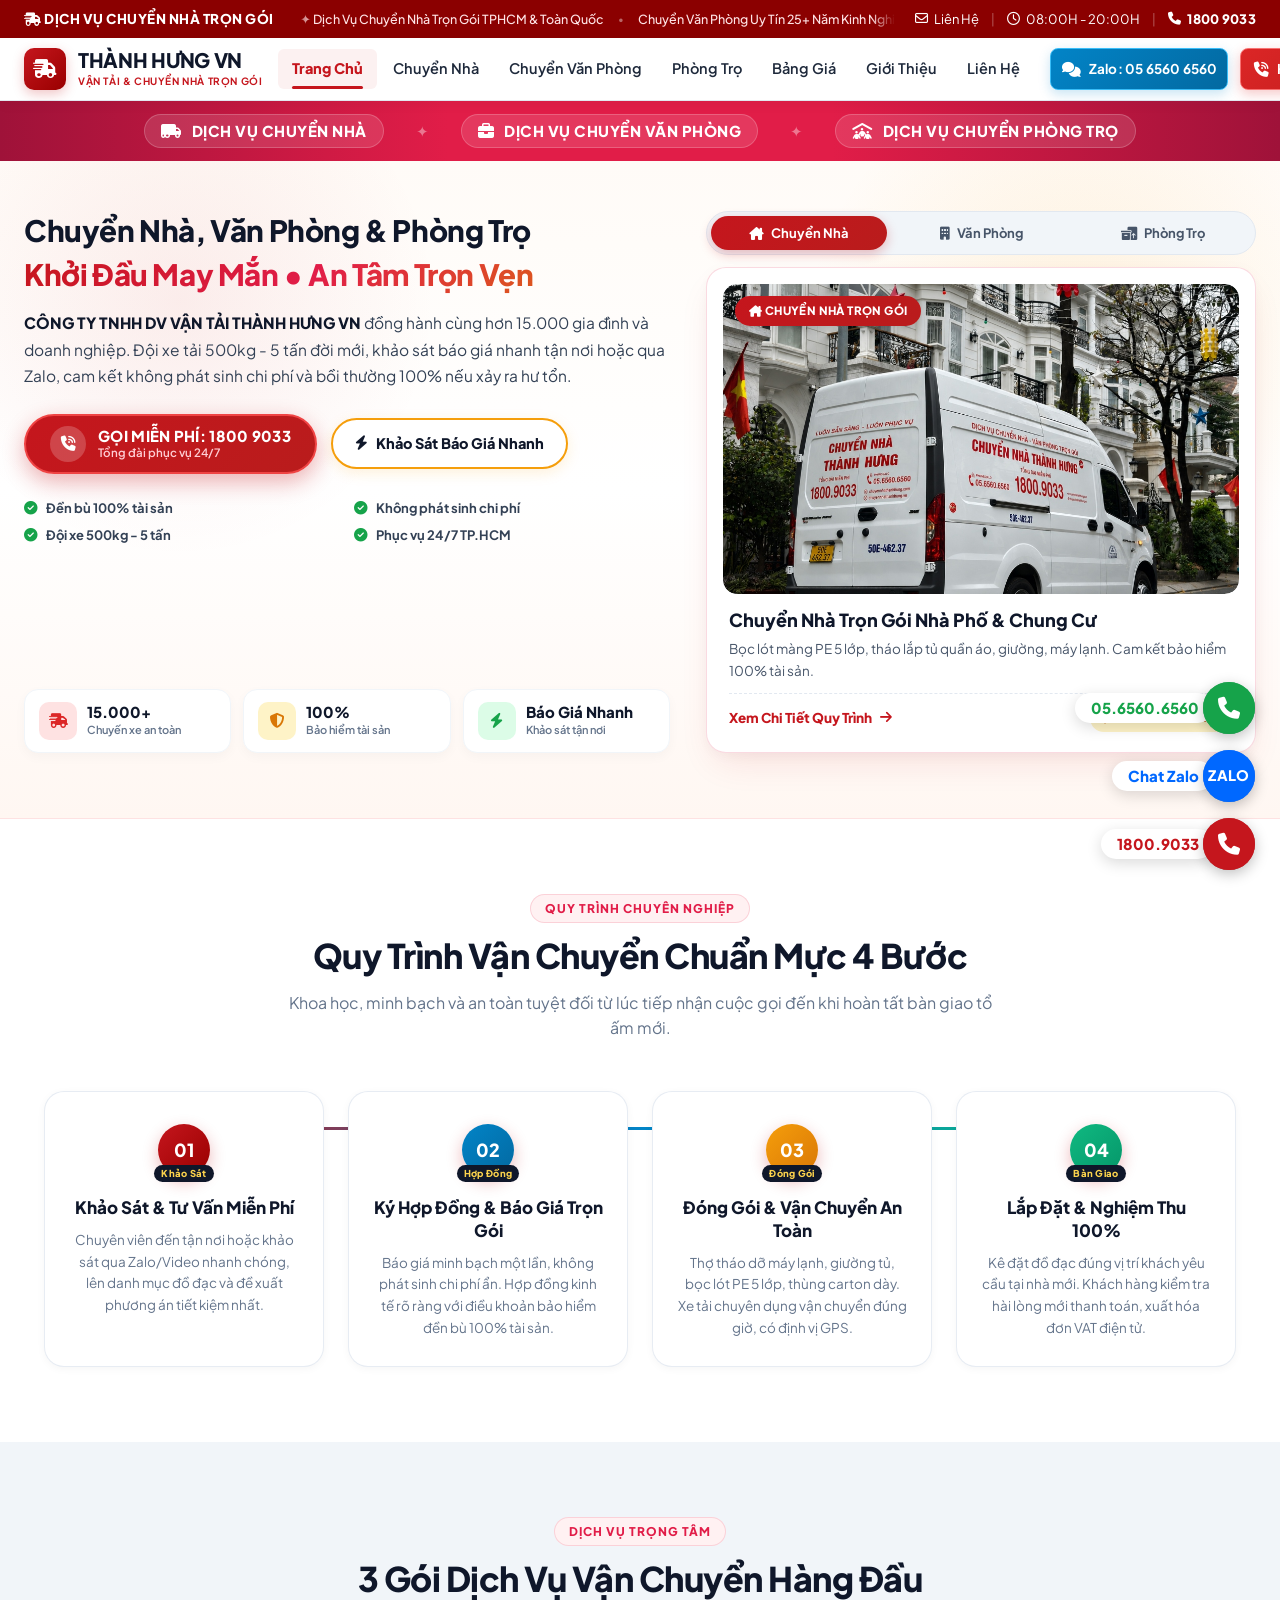
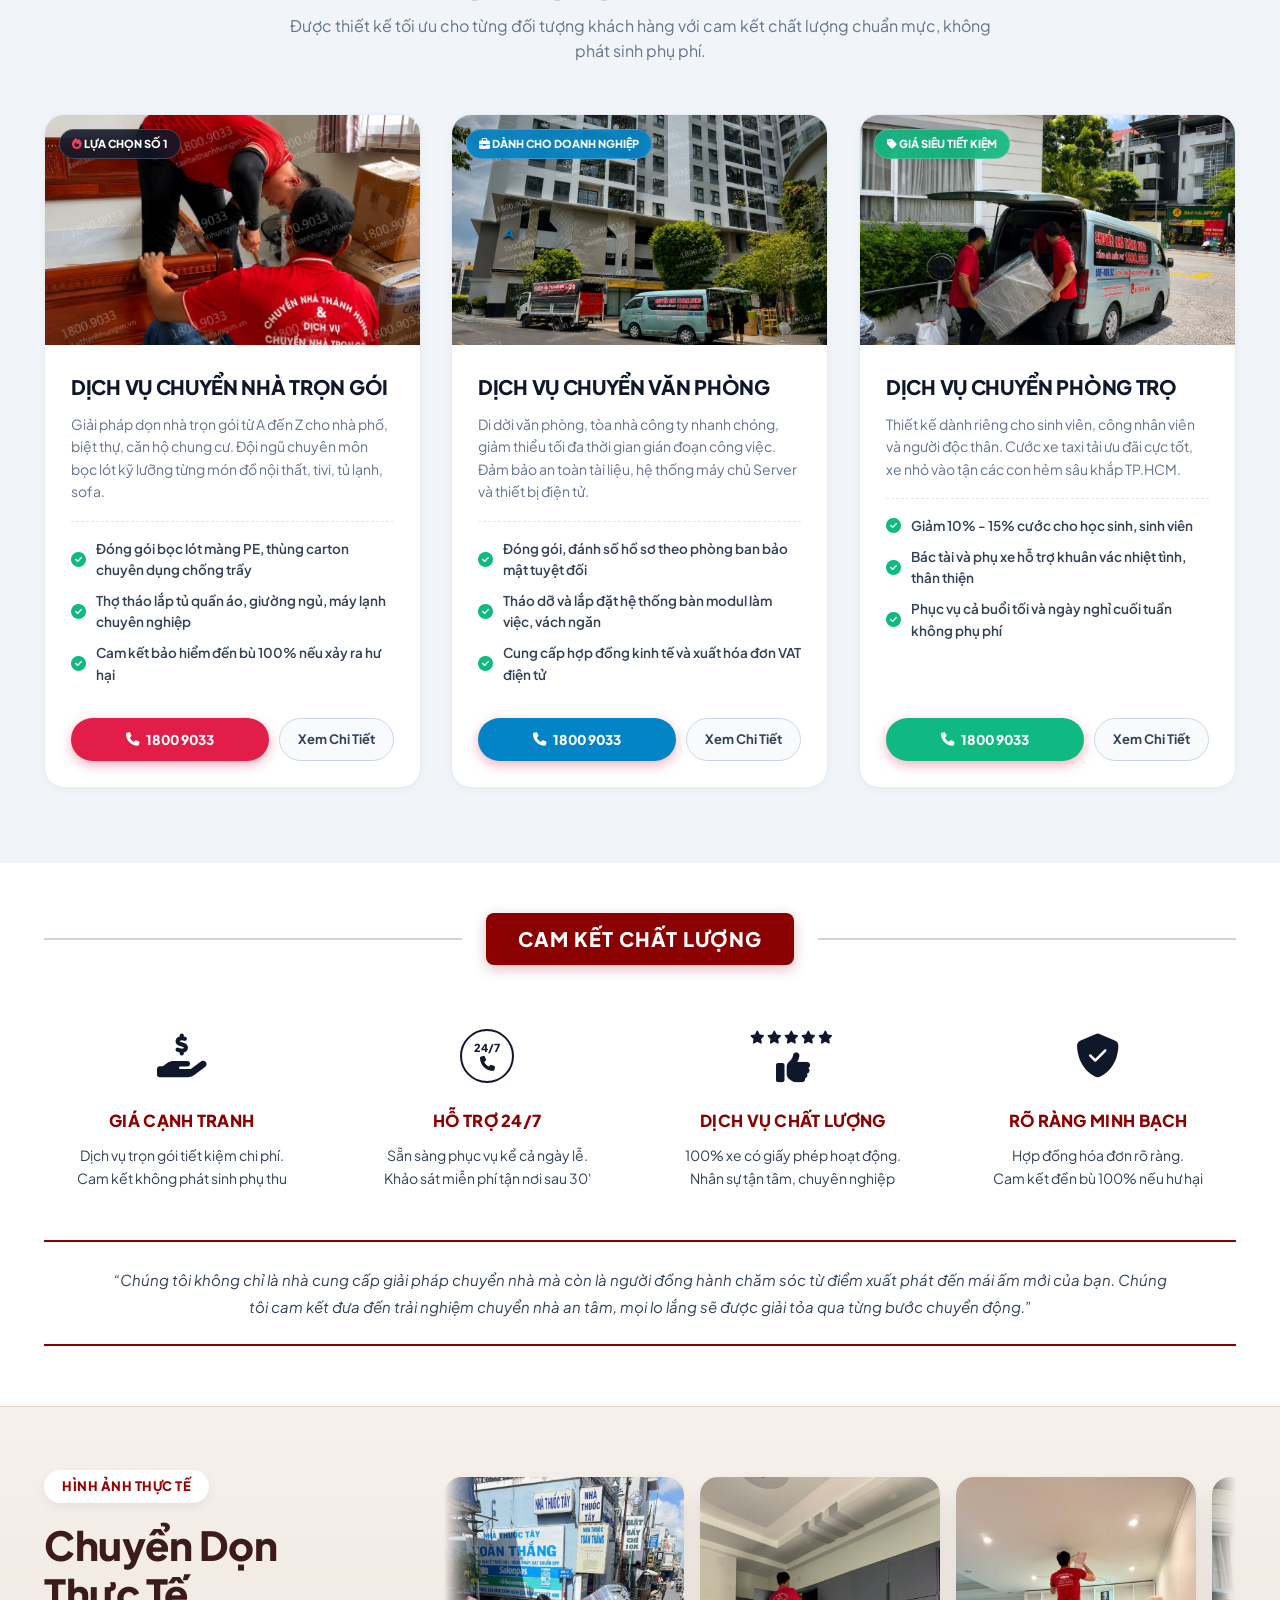
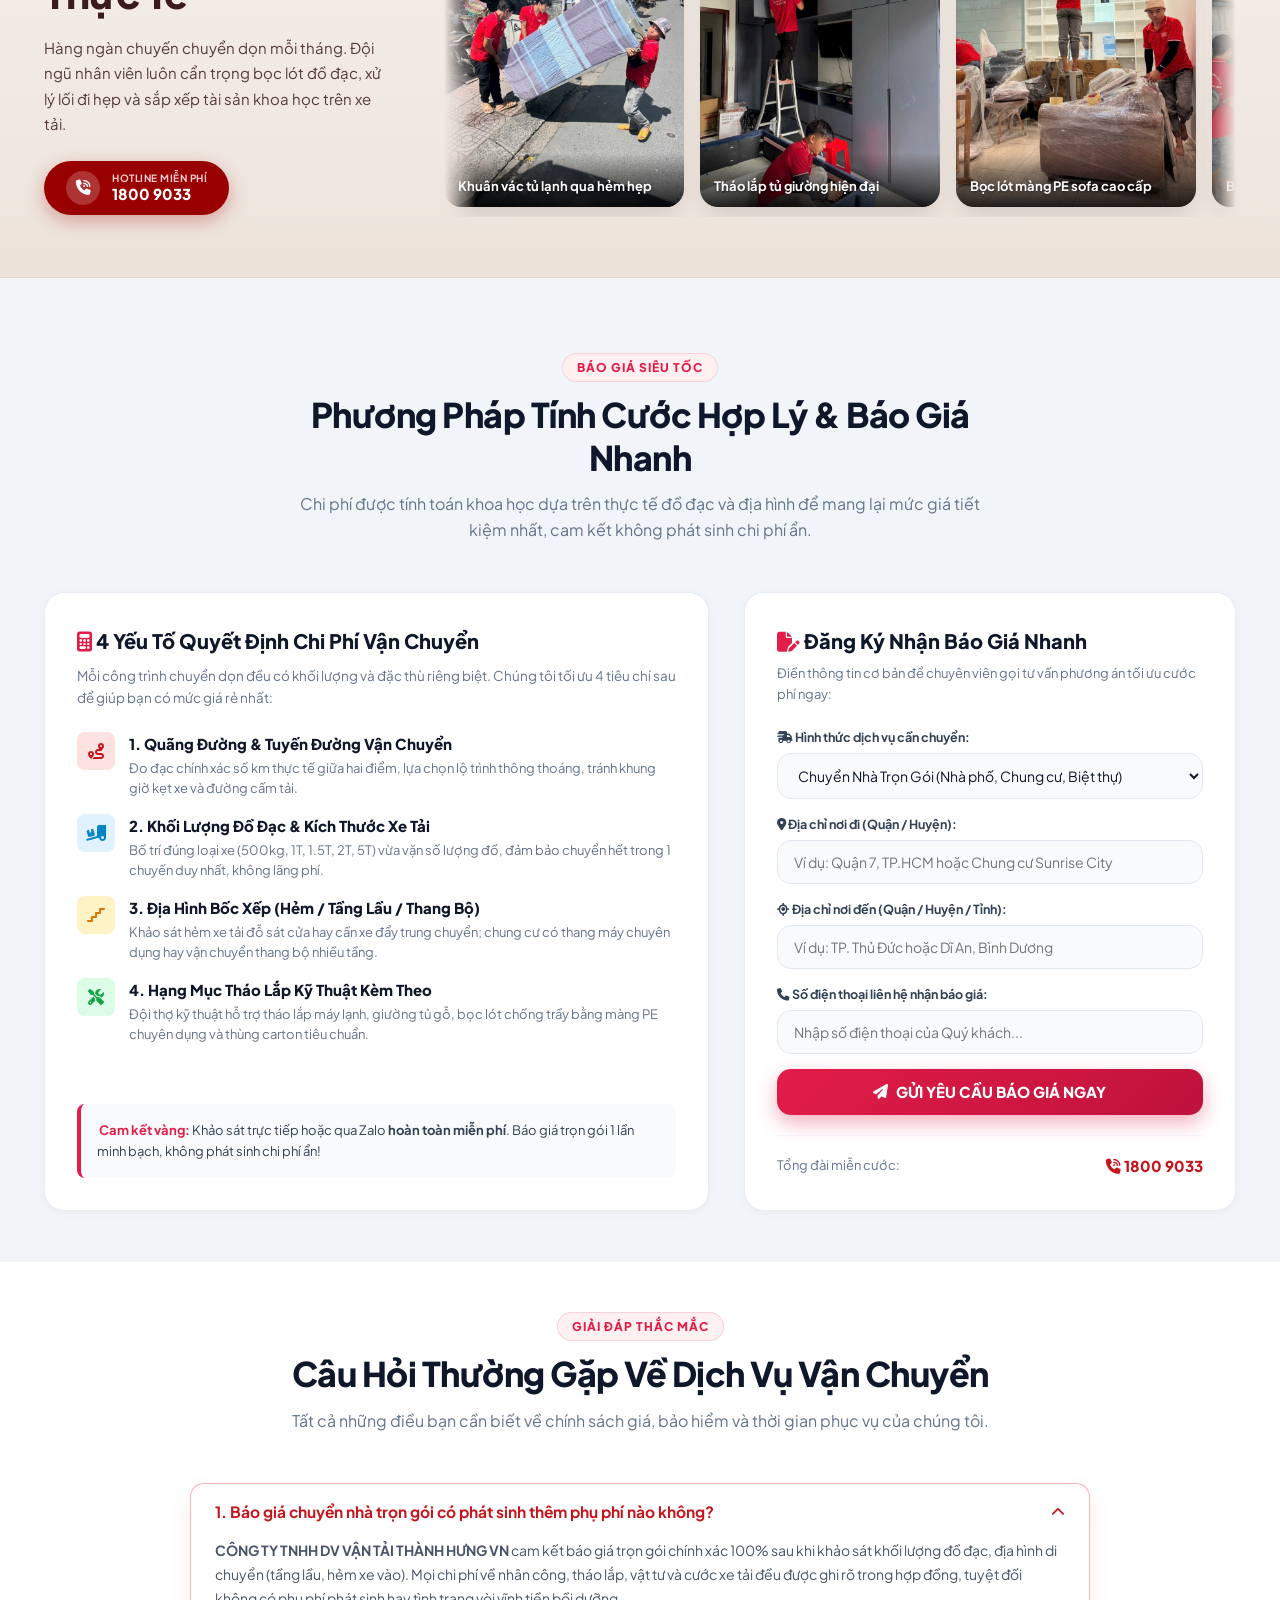
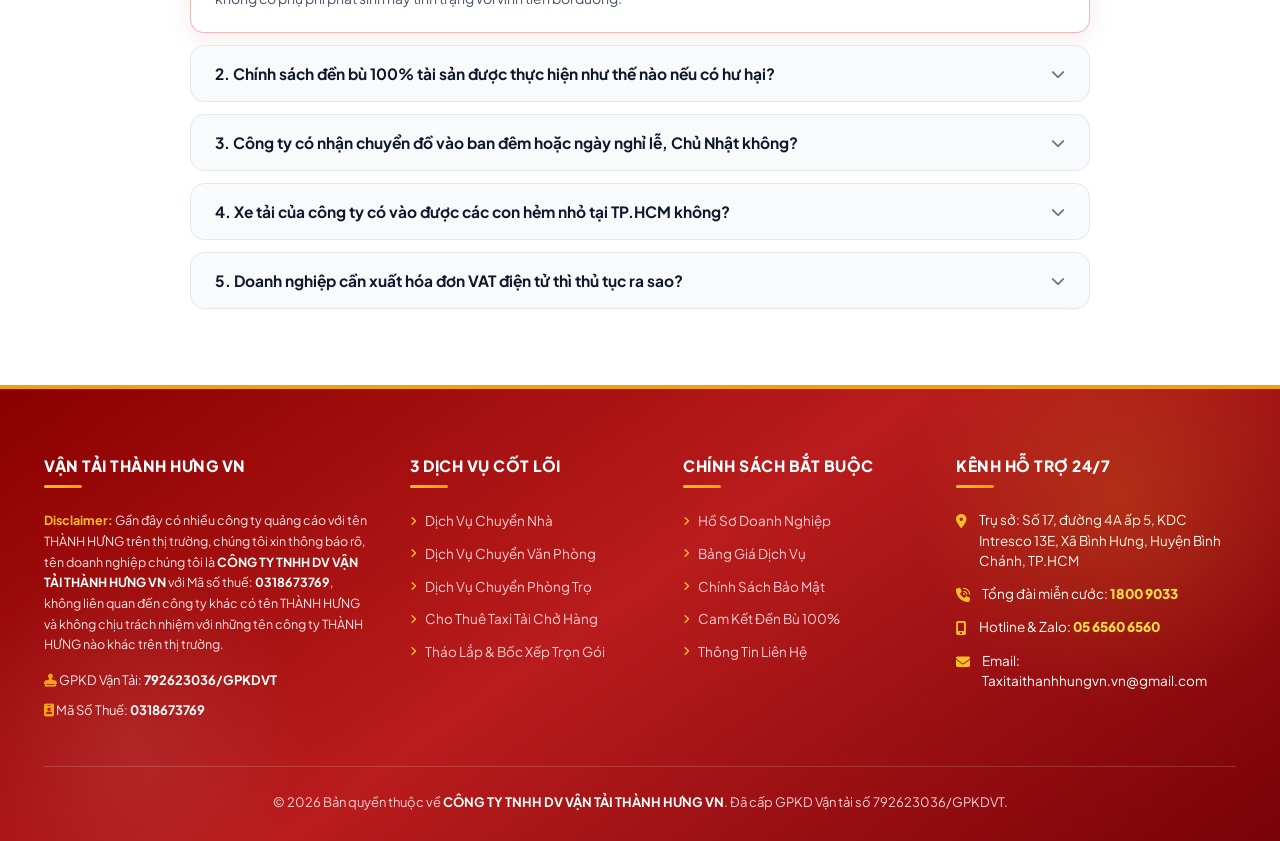
==== index.html @ e78a1cb0 "first commit" ====
<!DOCTYPE html>
<html lang="vi">
<head>
  <meta charset="UTF-8">
  <meta name="viewport" content="width=device-width, initial-scale=1.0">
  <title>Dịch Vụ Chuyển Nhà Trọn Gói TPHCM Giá Rẻ, Uy Tín 24/7 | Báo Giá Nhanh</title>
  <meta name="description" content="Dịch vụ chuyển nhà trọn gói giá rẻ, uy tín hàng đầu TP.HCM. Đội xe taxi tải hiện đại, thợ tháo lắp chuyên nghiệp, cam kết đền bù 100%, phục vụ 24/7. Gọi ngay 1800 9033!">
  <meta name="keywords" content="chuyển nhà trọn gói, chuyển nhà tphcm, dịch vụ chuyển nhà, chuyển nhà giá rẻ, dọn nhà trọn gói tphcm, chuyển văn phòng trọn gói, thuê xe tải chuyển nhà">
    <!-- FAVICON TAB TRÌNH DUYỆT (LOGO NHỎ TRÊN THANH TAB) -->
  <link rel="icon" type="image/svg+xml" href="assets/img/favicon.svg">
  <link rel="icon" type="image/png" sizes="64x64" href="assets/img/favicon.png">
  <link rel="apple-touch-icon" href="assets/img/favicon.png">
  <link rel="shortcut icon" href="favicon.ico">
  <link rel="canonical" href="https://taxitaithanhhungvn.vn/">
  
  <!-- Google Fonts: Plus Jakarta Sans & FontAwesome Icons -->
  <link rel="preconnect" href="https://fonts.googleapis.com">
  <link rel="preconnect" href="https://fonts.gstatic.com" crossorigin>
  <link href="https://fonts.googleapis.com/css2?family=Plus+Jakarta+Sans:wght@400;500;600;700;800;900&display=swap" rel="stylesheet">
  <link rel="stylesheet" href="https://cdnjs.cloudflare.com/ajax/libs/font-awesome/6.4.0/css/all.min.css">
  <link rel="stylesheet" href="assets/css/style.css?v=20261021t">

  <!-- Schema.org for Google Ads & Search Engine Trust -->
  <script type="application/ld+json">
  {
    "@context": "https://schema.org",
    "@type": "MovingCompany",
    "name": "CÔNG TY TNHH DV VẬN TẢI THÀNH HƯNG VN",
    "image": "https://taxitaithanhhungvn.vn/assets/img/xe-chuyen-nha-biet-thu.jpg",
    "telephone": "18009033",
    "email": "Taxitaithanhhungvn.vn@gmail.com",
    "address": {
      "@type": "PostalAddress",
      "streetAddress": "Số 17, đường 4A ấp 5, KDC Intresco 13E, Xã Bình Hưng",
      "addressLocality": "Huyện Bình Chánh",
      "addressRegion": "Thành phố Hồ Chí Minh",
      "addressCountry": "VN"
    },
    "taxID": "0318673769",
    "priceRange": "300000 - 5000000 VND"
  }
  </script>
</head>
<body>

  <!-- 1. TOPBAR ĐỎ DOANH NGHIỆP & CHỮ CHẠY QUẢNG CÁO CHUẨN GOOGLE ADS & SEO -->
  <div class="topbar">
    <div class="container">
      <div class="topbar-wrapper">
        <div class="topbar-left">
          <span class="topbar-brand-tag">
            <i class="fa-solid fa-truck-fast"></i> DỊCH VỤ CHUYỂN NHÀ TRỌN GÓI
          </span>
          <div class="topbar-ticker-container" title="Thông tin dịch vụ">
            <div class="topbar-ticker-track">
              <span>✦ Dịch Vụ Chuyển Nhà Trọn Gói TPHCM &amp; Toàn Quốc</span>
              <span class="sep">•</span>
              <span>Chuyển Văn Phòng Uy Tín 25+ Năm Kinh Nghiệm</span>
              <span class="sep">•</span>
              <span>Báo Giá Nhanh</span>
              <span class="sep">•</span>
              <span>Cam Kết Bảo Hiểm &amp; Đền Bù 100% Giá Trị Tài Sản</span>
              <span class="sep">•</span>
              <span>Phục Vụ 24/7 Cả Ban Đêm &amp; Ngày Lễ Không Tăng Giá</span>
              <span class="sep">•</span>
              <span>Tổng Đài Miễn Cước: 1800 9033</span>
              <span class="sep">•</span>
              <!-- Lặp lại để chạy vô tận mượt mà -->
              <span>✦ Dịch Vụ Chuyển Nhà Trọn Gói TPHCM &amp; Toàn Quốc</span>
              <span class="sep">•</span>
              <span>Chuyển Văn Phòng Uy Tín 25+ Năm Kinh Nghiệm</span>
              <span class="sep">•</span>
              <span>Báo Giá Nhanh</span>
              <span class="sep">•</span>
              <span>Cam Kết Bảo Hiểm &amp; Đền Bù 100% Giá Trị Tài Sản</span>
              <span class="sep">•</span>
              <span>Phục Vụ 24/7 Cả Ban Đêm &amp; Ngày Lễ Không Tăng Giá</span>
              <span class="sep">•</span>
              <span>Tổng Đài Miễn Cước: 1800 9033</span>
              <span class="sep">•</span>
            </div>
          </div>
        </div>
        <div class="topbar-right-contacts">
          <a href="lien-he.html" class="topbar-link"><i class="fa-regular fa-envelope"></i> Liên Hệ</a>
          <span class="topbar-divider">|</span>
          <span class="topbar-clock"><i class="fa-regular fa-clock"></i> 08:00H - 20:00H</span>
          <span class="topbar-divider">|</span>
          <a href="tel:18009033" class="topbar-phone"><i class="fa-solid fa-phone"></i> 1800 9033</a>
        </div>
      </div>
    </div>
  </div>

  <!-- 2. MODERN FLOATING HEADER WITH BALANCED BUTTONS -->
  <header class="main-header">
    <div class="container">
      <div class="header-container">
        <!-- BRAND LOGO -->
        <a href="index.html" class="brand-logo">
          <div class="logo-emblem">
            <i class="fa-solid fa-truck-fast"></i>
          </div>
          <div class="logo-text-group">
            <span class="logo-main-text">THÀNH HƯNG VN</span>
            <span class="logo-sub-text">VẬN TẢI & CHUYỂN NHÀ TRỌN GÓI</span>
          </div>
        </a>

        <!-- MODERN CORPORATE NAVIGATION MENU -->
        <nav class="nav-pill-wrapper">
          <a href="index.html" class="nav-link active">Trang Chủ</a>
          <a href="dich-vu-chuyen-nha.html" class="nav-link">Chuyển Nhà</a>
          <a href="dich-vu-chuyen-van-phong.html" class="nav-link">Chuyển Văn Phòng</a>
          <a href="dich-vu-chuyen-phong-tro.html" class="nav-link">Phòng Trọ</a>
          <a href="bang-gia.html" class="nav-link">Bảng Giá</a>
          <a href="gioi-thieu.html" class="nav-link">Giới Thiệu</a>
          <a href="lien-he.html" class="nav-link">Liên Hệ</a>
        </nav>

        <!-- BALANCED DUAL ACTION BUTTONS (ĐỐI XỨNG HOÀN HẢO 100%) -->
        <div class="header-actions">
          <a href="https://zalo.me/0565606560" target="_blank" class="btn-zalo-pill" title="Chat Zalo Khảo Sát Báo Giá">
            <i class="fa-solid fa-comments"></i> <span>Zalo: 05 6560 6560</span>
          </a>
          <a href="tel:18009033" class="btn-hotline-pill" title="Tổng Đài Miễn Cước 24/7">
            <i class="fa-solid fa-phone-volume"></i> <span>Hotline: 1800 9033</span>
          </a>
        </div>

        <!-- MOBILE TOGGLE BUTTON -->
        <button class="mobile-nav-toggle" aria-label="Mở Menu">
          <i class="fa-solid fa-bars-staggered"></i>
        </button>
      </div>
    </div>
  </header>

  <!-- 3. SERVICES RIBBON BAR -->
  <div class="services-ribbon-bar">
    <div class="container">
      <div class="services-ribbon-content">
        <a href="dich-vu-chuyen-nha.html" class="ribbon-item">
          <i class="fa-solid fa-truck-moving"></i> DỊCH VỤ CHUYỂN NHÀ
        </a>
        <span class="ribbon-divider">✦</span>
        <a href="dich-vu-chuyen-van-phong.html" class="ribbon-item">
          <i class="fa-solid fa-briefcase"></i> DỊCH VỤ CHUYỂN VĂN PHÒNG
        </a>
        <span class="ribbon-divider">✦</span>
        <a href="dich-vu-chuyen-phong-tro.html" class="ribbon-item">
          <i class="fa-solid fa-people-roof"></i> DỊCH VỤ CHUYỂN PHÒNG TRỌ
        </a>
      </div>
    </div>
  </div>

  <!-- 4. KEYNOTE PRESENTATION HERO SECTION (LUCKY & AUSPICIOUS THEME) -->
  <section class="modern-hero hero-lucky-theme">
    <div class="container">
      <div class="hero-layout">
        <!-- CỘT TRÁI: THÔNG ĐIỆP TƯƠI TẮN, MAY MẮN, RÕ RÀNG -->
        <div class="hero-left-col reveal-item">
          <div>
            <h1 class="hero-headline">
              <span class="hero-headline-main">Chuyển Nhà, Văn Phòng &amp; Phòng Trọ</span>
              <span class="hero-lucky-gradient">Khởi Đầu May Mắn • An Tâm Trọn Vẹn</span>
            </h1>

            <p class="hero-subhead">
              <strong>CÔNG TY TNHH DV VẬN TẢI THÀNH HƯNG VN</strong> đồng hành cùng hơn 15.000 gia đình và doanh nghiệp. Đội xe tải 500kg - 5 tấn đời mới, khảo sát báo giá nhanh tận nơi hoặc qua Zalo, cam kết không phát sinh chi phí và bồi thường 100% nếu xảy ra hư tổn.
            </p>

            <!-- NÚT HÀNH ĐỘNG GỌN GÀNG, KHÔNG CHỒNG CHÉO -->
            <div class="hero-action-group">
              <a href="tel:18009033" class="btn-hero-lucky-call">
                <span class="btn-pulse-icon"><i class="fa-solid fa-phone-volume"></i></span>
                <span class="btn-text-wrap">
                  <strong>GỌI MIỄN PHÍ: 1800 9033</strong>
                  <small>Tổng đài phục vụ 24/7</small>
                </span>
              </a>
              <a href="https://zalo.me/0565606560" target="_blank" class="btn-hero-lucky-quote">
                <i class="fa-solid fa-bolt"></i>
                <span>Khảo Sát Báo Giá Nhanh</span>
              </a>
            </div>

            <!-- 4 CAM KẾT VÀNG GIÚP 2 CỘT CÂN ĐỐI HOÀN HẢO -->
            <div class="hero-trust-bullets">
              <div class="trust-bullet-item"><i class="fa-solid fa-circle-check"></i> Đền bù 100% tài sản</div>
              <div class="trust-bullet-item"><i class="fa-solid fa-circle-check"></i> Không phát sinh chi phí</div>
              <div class="trust-bullet-item"><i class="fa-solid fa-circle-check"></i> Đội xe 500kg - 5 tấn</div>
              <div class="trust-bullet-item"><i class="fa-solid fa-circle-check"></i> Phục vụ 24/7 TP.HCM</div>
            </div>
          </div>

          <!-- 3 CAM KẾT CHÍNH (CĂN ĐÁY PHẲNG ĐẸP BẰNG CỘT PHẢI) -->
          <div class="hero-lucky-stats">
            <div class="lucky-stat-item">
              <div class="lucky-stat-icon red"><i class="fa-solid fa-truck-fast"></i></div>
              <div class="lucky-stat-info">
                <strong>15.000+</strong>
                <span>Chuyến xe an toàn</span>
              </div>
            </div>
            <div class="lucky-stat-item">
              <div class="lucky-stat-icon gold"><i class="fa-solid fa-shield-halved"></i></div>
              <div class="lucky-stat-info">
                <strong>100%</strong>
                <span>Bảo hiểm tài sản</span>
              </div>
            </div>
            <div class="lucky-stat-item">
              <div class="lucky-stat-icon green"><i class="fa-solid fa-bolt"></i></div>
              <div class="lucky-stat-info">
                <strong>Báo Giá Nhanh</strong>
                <span>Khảo sát tận nơi</span>
              </div>
            </div>
          </div>
        </div>

        <!-- CỘT PHẢI: KHUNG SHOWCASE VỚI ẢNH ĐỦ KÍCH THƯỚC THẤY TOÀN BỘ ẢNH -->
        <div class="hero-right-col reveal-item reveal-delay-2">
          <div class="hero-showcase-container">
            <!-- TABS CHỌN DỊCH VỤ ĐẶT TRÊN ĐẦU CARD GỌN GÀNG -->
            <div class="hero-tabs-segmented">
              <button class="hero-pres-tab-btn active" data-target="chuyen-nha">
                <i class="fa-solid fa-house-chimney"></i> Chuyển Nhà
              </button>
              <button class="hero-pres-tab-btn" data-target="chuyen-van-phong">
                <i class="fa-solid fa-building"></i> Văn Phòng
              </button>
              <button class="hero-pres-tab-btn" data-target="phong-tro">
                <i class="fa-solid fa-boxes-packing"></i> Phòng Trọ
              </button>
            </div>

            <!-- CARD TRÌNH DIỄN SÁNG SỦA, ẢNH ĐỦ TỈ LỆ 100% KHÔNG BỊ CẮT -->
            <div id="heroShowcaseCard" class="hero-dynamic-card">
              <div class="hero-image-stage">
                <img src="assets/img/xe-chuyen-van-phong-trang.jpg" alt="Dịch Vụ Chuyển Nhà Trọn Gói Thành Hưng VN" class="hero-main-photo">
                <div class="hero-card-tag lucky-tag">
                  <i class="fa-solid fa-house-chimney"></i> Chuyển Nhà Trọn Gói
                </div>
              </div>
              <div class="hero-card-content">
                <div class="hero-card-title">Chuyển Nhà Trọn Gói Nhà Phố &amp; Chung Cư</div>
                <p class="hero-card-desc">Bọc lót màng PE 5 lớp, tháo lắp tủ quần áo, giường, máy lạnh. Cam kết bảo hiểm 100% tài sản.</p>
                <div class="hero-card-footer">
                  <a href="dich-vu-chuyen-nha.html" class="hero-card-link">
                    <span>Xem Chi Tiết Quy Trình</span>
                    <i class="fa-solid fa-arrow-right"></i>
                  </a>
                  <span class="hero-card-highlight">
                    <i class="fa-solid fa-bolt"></i> Khảo Sát Miễn Phí
                  </span>
                </div>
              </div>
            </div>
          </div>
        </div>
      </div>
    </div>
  </section>

  <!-- 5. PRESENTATION 4-STEP MOVING PROCESS TIMELINE -->
  <section class="section" style="background: #ffffff;">
    <div class="container">
      <div class="section-title-wrapper reveal-item">
        <span class="badge-pill-tag">Quy Trình Chuyên Nghiệp</span>
        <h2 class="section-main-heading">Quy Trình Vận Chuyển Chuẩn Mực 4 Bước</h2>
        <p class="section-lead-text">Khoa học, minh bạch và an toàn tuyệt đối từ lúc tiếp nhận cuộc gọi đến khi hoàn tất bàn giao tổ ấm mới.</p>
      </div>

      <div class="presentation-process-wrapper">
        <div class="process-timeline-track">
          <!-- BƯỚC 1 -->
          <div class="process-slide-card reveal-item reveal-delay-1">
            <div class="process-step-badge">
              01
              <span class="process-step-time">Khảo Sát</span>
            </div>
            <div class="process-step-title">Khảo Sát & Tư Vấn Miễn Phí</div>
            <div class="process-step-desc">
              Chuyên viên đến tận nơi hoặc khảo sát qua Zalo/Video nhanh chóng, lên danh mục đồ đạc và đề xuất phương án tiết kiệm nhất.
            </div>
          </div>

          <!-- BƯỚC 2 -->
          <div class="process-slide-card reveal-item reveal-delay-2">
            <div class="process-step-badge" style="background: linear-gradient(135deg, #0284c7, #0369a1);">
              02
              <span class="process-step-time">Hợp Đồng</span>
            </div>
            <div class="process-step-title">Ký Hợp Đồng & Báo Giá Trọn Gói</div>
            <div class="process-step-desc">
              Báo giá minh bạch một lần, không phát sinh chi phí ẩn. Hợp đồng kinh tế rõ ràng với điều khoản bảo hiểm đền bù 100% tài sản.
            </div>
          </div>

          <!-- BƯỚC 3 -->
          <div class="process-slide-card reveal-item reveal-delay-3">
            <div class="process-step-badge" style="background: linear-gradient(135deg, #f59e0b, #d97706);">
              03
              <span class="process-step-time">Đóng Gói</span>
            </div>
            <div class="process-step-title">Đóng Gói & Vận Chuyển An Toàn</div>
            <div class="process-step-desc">
              Thợ tháo dỡ máy lạnh, giường tủ, bọc lót PE 5 lớp, thùng carton dày. Xe tải chuyên dụng vận chuyển đúng giờ, có định vị GPS.
            </div>
          </div>

          <!-- BƯỚC 4 -->
          <div class="process-slide-card reveal-item reveal-delay-4">
            <div class="process-step-badge" style="background: linear-gradient(135deg, #10b981, #059669);">
              04
              <span class="process-step-time">Bàn Giao</span>
            </div>
            <div class="process-step-title">Lắp Đặt & Nghiệm Thu 100%</div>
            <div class="process-step-desc">
              Kê đặt đồ đạc đúng vị trí khách yêu cầu tại nhà mới. Khách hàng kiểm tra hài lòng mới thanh toán, xuất hóa đơn VAT điện tử.
            </div>
          </div>
        </div>
      </div>
    </div>
  </section>

  <!-- 6. THREE CORE SERVICES LUXURY SECTION -->
  <section class="section section-alt">
    <div class="container">
      <div class="section-title-wrapper reveal-item">
        <span class="badge-pill-tag">Dịch Vụ Trọng Tâm</span>
        <h2 class="section-main-heading">3 Gói Dịch Vụ Vận Chuyển Hàng Đầu</h2>
        <p class="section-lead-text">Được thiết kế tối ưu cho từng đối tượng khách hàng với cam kết chất lượng chuẩn mực, không phát sinh phụ phí.</p>
      </div>

      <div class="services-card-grid">
        <!-- SERVICE CARD 1: CHUYỂN NHÀ -->
        <div class="service-lux-card reveal-item reveal-delay-1">
          <div class="card-media">
            <img src="assets/img/tho-thao-lap-giuong.jpg" alt="Dịch Vụ Chuyển Nhà Trọn Gói Thành Hưng VN">
            <span class="card-floating-badge"><i class="fa-solid fa-fire" style="color: #f43f5e;"></i> Lựa Chọn Số 1</span>
          </div>
          <div class="card-content-area">
            <h3 class="service-headline">DỊCH VỤ CHUYỂN NHÀ TRỌN GÓI</h3>
            <p class="service-paragraph">
              Giải pháp dọn nhà trọn gói từ A đến Z cho nhà phố, biệt thự, căn hộ chung cư. Đội ngũ chuyên môn bọc lót kỹ lưỡng từng món đồ nội thất, tivi, tủ lạnh, sofa.
            </p>
            <ul class="service-feature-checklist">
              <li><i class="fa-solid fa-circle-check"></i> Đóng gói bọc lót màng PE, thùng carton chuyên dụng chống trầy</li>
              <li><i class="fa-solid fa-circle-check"></i> Thợ tháo lắp tủ quần áo, giường ngủ, máy lạnh chuyên nghiệp</li>
              <li><i class="fa-solid fa-circle-check"></i> Cam kết bảo hiểm đền bù 100% nếu xảy ra hư hại</li>
            </ul>
            <div class="card-button-row">
              <a href="tel:18009033" class="btn-primary-call"><i class="fa-solid fa-phone"></i> 1800 9033</a>
              <a href="dich-vu-chuyen-nha.html" class="btn-outline-learn">Xem Chi Tiết</a>
            </div>
          </div>
        </div>

        <!-- SERVICE CARD 2: CHUYỂN VĂN PHÒNG -->
        <div class="service-lux-card reveal-item reveal-delay-2">
          <div class="card-media">
            <img src="assets/img/chuyen-van-phong-toa-nha.jpg" alt="Dịch Vụ Chuyển Văn Phòng Trọn Gói Thành Hưng VN">
            <span class="card-floating-badge" style="background: rgba(2, 132, 199, 0.9);"><i class="fa-solid fa-briefcase"></i> Dành Cho Doanh Nghiệp</span>
          </div>
          <div class="card-content-area">
            <h3 class="service-headline">DỊCH VỤ CHUYỂN VĂN PHÒNG</h3>
            <p class="service-paragraph">
              Di dời văn phòng, tòa nhà công ty nhanh chóng, giảm thiểu tối đa thời gian gián đoạn công việc. Đảm bảo an toàn tài liệu, hệ thống máy chủ Server và thiết bị điện tử.
            </p>
            <ul class="service-feature-checklist">
              <li><i class="fa-solid fa-circle-check"></i> Đóng gói, đánh số hồ sơ theo phòng ban bảo mật tuyệt đối</li>
              <li><i class="fa-solid fa-circle-check"></i> Tháo dỡ và lắp đặt hệ thống bàn modul làm việc, vách ngăn</li>
              <li><i class="fa-solid fa-circle-check"></i> Cung cấp hợp đồng kinh tế và xuất hóa đơn VAT điện tử</li>
            </ul>
            <div class="card-button-row">
              <a href="tel:18009033" class="btn-primary-call" style="background: var(--secondary);"><i class="fa-solid fa-phone"></i> 1800 9033</a>
              <a href="dich-vu-chuyen-van-phong.html" class="btn-outline-learn">Xem Chi Tiết</a>
            </div>
          </div>
        </div>

        <!-- SERVICE CARD 3: CHUYỂN PHÒNG TRỌ -->
        <div class="service-lux-card reveal-item reveal-delay-3">
          <div class="card-media">
            <img src="assets/img/xe-van-chuyen-tro.jpg" alt="Dịch Vụ Chuyển Phòng Trọ Giá Rẻ Thành Hưng VN">
            <span class="card-floating-badge" style="background: rgba(16, 185, 129, 0.9);"><i class="fa-solid fa-tag"></i> Giá Siêu Tiết Kiệm</span>
          </div>
          <div class="card-content-area">
            <h3 class="service-headline">DỊCH VỤ CHUYỂN PHÒNG TRỌ</h3>
            <p class="service-paragraph">
              Thiết kế dành riêng cho sinh viên, công nhân viên và người độc thân. Cước xe taxi tải ưu đãi cực tốt, xe nhỏ vào tận các con hẻm sâu khắp TP.HCM.
            </p>
            <ul class="service-feature-checklist">
              <li><i class="fa-solid fa-circle-check"></i> Giảm 10% - 15% cước cho học sinh, sinh viên</li>
              <li><i class="fa-solid fa-circle-check"></i> Bác tài và phụ xe hỗ trợ khuân vác nhiệt tình, thân thiện</li>
              <li><i class="fa-solid fa-circle-check"></i> Phục vụ cả buổi tối và ngày nghỉ cuối tuần không phụ phí</li>
            </ul>
            <div class="card-button-row">
              <a href="tel:18009033" class="btn-primary-call" style="background: #10b981;"><i class="fa-solid fa-phone"></i> 1800 9033</a>
              <a href="dich-vu-chuyen-phong-tro.html" class="btn-outline-learn">Xem Chi Tiết</a>
            </div>
          </div>
        </div>
      </div>
    </div>
  </section>

  <!-- 7. CAM KẾT CHẤT LƯỢNG (THEO MẪU HÌNH 1) -->
  <section class="section" style="background: #ffffff; padding: 50px 0 60px;">
    <div class="container">
      <!-- TIÊU ĐỀ BADGE ĐỎ VỚI ĐƯỜNG KẺ 2 BÊN -->
      <div class="commitment-badge-wrapper reveal-item">
        <div class="commitment-title-badge">CAM KẾT CHẤT LƯỢNG</div>
      </div>

      <!-- 4 CỘT TRỤ CAM KẾT -->
      <div class="commitment-grid reveal-item">
        <!-- CỘT 1: GIÁ CẠNH TRANH -->
        <div class="commitment-card">
          <div class="commitment-icon-wrap">
            <i class="fa-solid fa-hand-holding-dollar" style="font-size: 44px;"></i>
          </div>
          <h3 class="commitment-heading">GIÁ CẠNH TRANH</h3>
          <p class="commitment-desc">
            Dịch vụ trọn gói tiết kiệm chi phí.<br>Cam kết không phát sinh phụ thu
          </p>
        </div>

        <!-- CỘT 2: HỖ TRỢ 24/7 -->
        <div class="commitment-card">
          <div class="commitment-icon-wrap">
            <div style="position: relative; width: 54px; height: 54px; border: 2px solid #0f172a; border-radius: 50%; display: flex; flex-direction: column; align-items: center; justify-content: center;">
              <span style="font-size: 11px; font-weight: 900; color: #0f172a; line-height: 1;">24/7</span>
              <i class="fa-solid fa-phone" style="font-size: 15px; color: #0f172a; margin-top: 3px;"></i>
            </div>
          </div>
          <h3 class="commitment-heading">HỖ TRỢ 24/7</h3>
          <p class="commitment-desc">
            Sẵn sàng phục vụ kể cả ngày lễ.<br>Khảo sát miễn phí tận nơi sau 30'
          </p>
        </div>

        <!-- CỘT 3: DỊCH VỤ CHẤT LƯỢNG -->
        <div class="commitment-card">
          <div class="commitment-icon-wrap">
            <div style="font-size: 13px; color: #0f172a; margin-bottom: 3px; letter-spacing: 2px;">
              <i class="fa-solid fa-star"></i><i class="fa-solid fa-star"></i><i class="fa-solid fa-star"></i><i class="fa-solid fa-star"></i><i class="fa-solid fa-star"></i>
            </div>
            <i class="fa-solid fa-thumbs-up" style="font-size: 34px; color: #0f172a;"></i>
          </div>
          <h3 class="commitment-heading">DỊCH VỤ CHẤT LƯỢNG</h3>
          <p class="commitment-desc">
            100% xe có giấy phép hoạt động.<br>Nhân sự tận tâm, chuyên nghiệp
          </p>
        </div>

        <!-- CỘT 4: RÕ RÀNG MINH BẠCH -->
        <div class="commitment-card">
          <div class="commitment-icon-wrap">
            <div style="position: relative; display: inline-flex; align-items: center; justify-content: center;">
              <i class="fa-solid fa-shield" style="font-size: 44px; color: #0f172a;"></i>
              <i class="fa-solid fa-check" style="position: absolute; font-size: 20px; color: #ffffff;"></i>
            </div>
          </div>
          <h3 class="commitment-heading">RÕ RÀNG MINH BẠCH</h3>
          <p class="commitment-desc">
            Hợp đồng hóa đơn rõ ràng.<br>Cam kết đền bù 100% nếu hư hại
          </p>
        </div>
      </div>

      <!-- DÒNG THÔNG ĐIỆP ĐỒNG HÀNH KHUNG ĐỎ -->
      <div class="commitment-quote-box reveal-item">
        <p class="commitment-quote-text">
          “Chúng tôi không chỉ là nhà cung cấp giải pháp chuyển nhà mà còn là người đồng hành chăm sóc từ điểm xuất phát đến mái ấm mới của bạn. Chúng tôi cam kết đưa đến trải nghiệm chuyển nhà an tâm, mọi lo lắng sẽ được giải tỏa qua từng bước chuyển động.”
        </p>
      </div>
    </div>
  </section>

  <!-- 7.1. HÌNH ẢNH THỰC TẾ CHUYỂN DỌN (MARQUEE CUỘN NGANG LIÊN TỤC NHƯ VIDEO) -->
  <section class="real-showcase-section">
    <div class="container">
      <div class="real-split-layout">
        <!-- CỘT TRÁI: GIỚI THIỆU HÌNH ẢNH THỰC TẾ -->
        <div class="real-intro-col reveal-item">
          <div class="real-badge-tag">HÌNH ẢNH THỰC TẾ</div>
          <h2 class="real-headline">Chuyển Dọn<br>Thực Tế</h2>
          <p class="real-desc">
            Hàng ngàn chuyến chuyển dọn mỗi tháng. Đội ngũ nhân viên luôn cẩn trọng bọc lót đồ đạc, xử lý lối đi hẹp và sắp xếp tài sản khoa học trên xe tải.
          </p>
          <a href="tel:18009033" class="real-hotline-btn">
            <span class="hotline-icon-circle"><i class="fa-solid fa-phone-volume"></i></span>
            <span class="hotline-text-wrap">
              <small>HOTLINE MIỄN PHÍ</small>
              <strong>1800 9033</strong>
            </span>
          </a>
        </div>

        <!-- CỘT PHẢI: MARQUEE CUỘN NGANG LIÊN TỤC NHƯ VIDEO -->
        <div class="real-marquee-col reveal-item">
          <div class="real-marquee-container">
            <div class="real-marquee-track">
              <!-- SET 1 (8 ẢNH THỰC TẾ) -->
              <div class="real-photo-card">
                <img src="assets/img/khieng-tu-lanh-hem.jpg" alt="Vận chuyển tủ lạnh qua ngõ hẻm an toàn">
                <div class="real-photo-caption">Khuân vác tủ lạnh qua hẻm hẹp</div>
              </div>
              <div class="real-photo-card">
                <img src="assets/img/lap-rap-tu-ao-phong-ngu.png" alt="Kỹ thuật tháo lắp giường tủ chuyên nghiệp">
                <div class="real-photo-caption">Tháo lắp tủ giường hiện đại</div>
              </div>
              <div class="real-photo-card">
                <img src="assets/img/boc-lot-sofa-pe.jpg" alt="Bọc màng PE 5 lớp bảo vệ sofa chống trầy">
                <div class="real-photo-caption">Bọc lót màng PE sofa cao cấp</div>
              </div>
              <div class="real-photo-card">
                <img src="assets/img/xep-do-len-xe-tai-thanh-hung.jpg" alt="Bốc xếp đồ đạc cẩn trọng lên xe tải">
                <div class="real-photo-caption">Bốc xếp an toàn thùng xe tải</div>
              </div>
              <div class="real-photo-card">
                <img src="assets/img/lap-dat-quat-tran.png" alt="Tháo lắp thiết bị điện và quạt trần cẩn thận">
                <div class="real-photo-caption">Tháo lắp quạt trần kỹ thuật cao</div>
              </div>
              <div class="real-photo-card">
                <img src="assets/img/dong-goi-ke-sach-phong-khach.jpg" alt="Đóng gói thùng carton phòng khách chu đáo">
                <div class="real-photo-caption">Đóng gói tài sản phòng khách</div>
              </div>
              <div class="real-photo-card">
                <img src="assets/img/lap-rap-canh-quat.png" alt="Lắp ráp thiết bị cơ khí tỉ mỉ tận nơi">
                <div class="real-photo-caption">Lắp ráp phụ kiện điện tỉ mỉ</div>
              </div>
              <div class="real-photo-card">
                <img src="assets/img/boc-xep-len-xe-tai.jpg" alt="Đội xe tải Thành Hưng sẵn sàng khởi hành">
                <div class="real-photo-caption">Sắp xếp tài sản gọn gàng trên xe</div>
              </div>

              <!-- SET 2 (LẶP LẠI ĐỂ CUỘN LIÊN TỤC VÔ HẠN KHÔNG BỊ GIẬT) -->
              <div class="real-photo-card">
                <img src="assets/img/khieng-tu-lanh-hem.jpg" alt="Vận chuyển tủ lạnh qua ngõ hẻm an toàn">
                <div class="real-photo-caption">Khuân vác tủ lạnh qua hẻm hẹp</div>
              </div>
              <div class="real-photo-card">
                <img src="assets/img/lap-rap-tu-ao-phong-ngu.png" alt="Kỹ thuật tháo lắp giường tủ chuyên nghiệp">
                <div class="real-photo-caption">Tháo lắp tủ giường hiện đại</div>
              </div>
              <div class="real-photo-card">
                <img src="assets/img/boc-lot-sofa-pe.jpg" alt="Bọc màng PE 5 lớp bảo vệ sofa chống trầy">
                <div class="real-photo-caption">Bọc lót màng PE sofa cao cấp</div>
              </div>
              <div class="real-photo-card">
                <img src="assets/img/xep-do-len-xe-tai-thanh-hung.jpg" alt="Bốc xếp đồ đạc cẩn trọng lên xe tải">
                <div class="real-photo-caption">Bốc xếp an toàn thùng xe tải</div>
              </div>
              <div class="real-photo-card">
                <img src="assets/img/lap-dat-quat-tran.png" alt="Tháo lắp thiết bị điện và quạt trần cẩn thận">
                <div class="real-photo-caption">Tháo lắp quạt trần kỹ thuật cao</div>
              </div>
              <div class="real-photo-card">
                <img src="assets/img/dong-goi-ke-sach-phong-khach.jpg" alt="Đóng gói thùng carton phòng khách chu đáo">
                <div class="real-photo-caption">Đóng gói tài sản phòng khách</div>
              </div>
              <div class="real-photo-card">
                <img src="assets/img/lap-rap-canh-quat.png" alt="Lắp ráp thiết bị cơ khí tỉ mỉ tận nơi">
                <div class="real-photo-caption">Lắp ráp phụ kiện điện tỉ mỉ</div>
              </div>
              <div class="real-photo-card">
                <img src="assets/img/boc-xep-len-xe-tai.jpg" alt="Đội xe tải Thành Hưng sẵn sàng khởi hành">
                <div class="real-photo-caption">Sắp xếp tài sản gọn gàng trên xe</div>
              </div>
            </div>
          </div>
        </div>
      </div>
    </div>
  </section>

  <!-- 8. QUY TRÌNH TÍNH GIÁ & ĐĂNG KÝ BÁO GIÁ NHANH -->
  <section class="section section-alt" id="bao-gia-nhanh" style="padding-bottom: 50px;">
    <div class="container">
      <div class="section-title-wrapper reveal-item">
        <span class="badge-pill-tag">Báo Giá Siêu Tốc</span>
        <h2 class="section-main-heading">Phương Pháp Tính Cước Hợp Lý & Báo Giá Nhanh</h2>
        <p class="section-lead-text">Chi phí được tính toán khoa học dựa trên thực tế đồ đạc và địa hình để mang lại mức giá tiết kiệm nhất, cam kết không phát sinh chi phí ẩn.</p>
      </div>

      <div class="calculator-split-grid">
        <!-- KHỐI TRÁI: 4 YẾU TỐ QUYẾT ĐỊNH CHI PHÍ TỐI ƯU -->
        <div class="reveal-item reveal-delay-1" style="background: #ffffff; padding: 32px; border-radius: var(--radius-lg); border: 1px solid var(--border-light); box-shadow: var(--shadow-sm); display: flex; flex-direction: column; justify-content: space-between;">
          <div>
            <h3 style="font-size: 20px; font-weight: 800; color: #0f172a; margin-bottom: 8px;">
              <i class="fa-solid fa-calculator" style="color: var(--primary);"></i> 4 Yếu Tố Quyết Định Chi Phí Vận Chuyển
            </h3>
            <p style="font-size: 13.5px; color: #64748b; margin-bottom: 24px; line-height: 1.6;">
              Mỗi công trình chuyển dọn đều có khối lượng và đặc thù riêng biệt. Chúng tôi tối ưu 4 tiêu chí sau để giúp bạn có mức giá rẻ nhất:
            </p>

            <div style="display: flex; flex-direction: column; gap: 16px;">
              <div style="display: flex; gap: 14px; align-items: flex-start;">
                <div style="width: 38px; height: 38px; border-radius: 8px; background: #fee2e2; color: #c5161d; display: flex; align-items: center; justify-content: center; font-size: 16px; flex-shrink: 0;">
                  <i class="fa-solid fa-route"></i>
                </div>
                <div>
                  <h4 style="font-size: 15px; font-weight: 800; color: #0f172a; margin-bottom: 3px;">1. Quãng Đường & Tuyến Đường Vận Chuyển</h4>
                  <p style="font-size: 13px; color: #64748b; line-height: 1.5;">Đo đạc chính xác số km thực tế giữa hai điểm, lựa chọn lộ trình thông thoáng, tránh khung giờ kẹt xe và đường cấm tải.</p>
                </div>
              </div>

              <div style="display: flex; gap: 14px; align-items: flex-start;">
                <div style="width: 38px; height: 38px; border-radius: 8px; background: #e0f2fe; color: #0284c7; display: flex; align-items: center; justify-content: center; font-size: 16px; flex-shrink: 0;">
                  <i class="fa-solid fa-truck-ramp-box"></i>
                </div>
                <div>
                  <h4 style="font-size: 15px; font-weight: 800; color: #0f172a; margin-bottom: 3px;">2. Khối Lượng Đồ Đạc & Kích Thước Xe Tải</h4>
                  <p style="font-size: 13px; color: #64748b; line-height: 1.5;">Bố trí đúng loại xe (500kg, 1T, 1.5T, 2T, 5T) vừa vặn số lượng đồ, đảm bảo chuyển hết trong 1 chuyến duy nhất, không lãng phí.</p>
                </div>
              </div>

              <div style="display: flex; gap: 14px; align-items: flex-start;">
                <div style="width: 38px; height: 38px; border-radius: 8px; background: #fef3c7; color: #d97706; display: flex; align-items: center; justify-content: center; font-size: 16px; flex-shrink: 0;">
                  <i class="fa-solid fa-stairs"></i>
                </div>
                <div>
                  <h4 style="font-size: 15px; font-weight: 800; color: #0f172a; margin-bottom: 3px;">3. Địa Hình Bốc Xếp (Hẻm / Tầng Lầu / Thang Bộ)</h4>
                  <p style="font-size: 13px; color: #64748b; line-height: 1.5;">Khảo sát hẻm xe tải đỗ sát cửa hay cần xe đẩy trung chuyển; chung cư có thang máy chuyên dụng hay vận chuyển thang bộ nhiều tầng.</p>
                </div>
              </div>

              <div style="display: flex; gap: 14px; align-items: flex-start;">
                <div style="width: 38px; height: 38px; border-radius: 8px; background: #dcfce7; color: #16a34a; display: flex; align-items: center; justify-content: center; font-size: 16px; flex-shrink: 0;">
                  <i class="fa-solid fa-screwdriver-wrench"></i>
                </div>
                <div>
                  <h4 style="font-size: 15px; font-weight: 800; color: #0f172a; margin-bottom: 3px;">4. Hạng Mục Tháo Lắp Kỹ Thuật Kèm Theo</h4>
                  <p style="font-size: 13px; color: #64748b; line-height: 1.5;">Đội thợ kỹ thuật hỗ trợ tháo lắp máy lạnh, giường tủ gỗ, bọc lót chống trầy bằng màng PE chuyên dụng và thùng carton tiêu chuẩn.</p>
                </div>
              </div>
            </div>
          </div>

          <div style="background: #f8fafc; border-left: 4px solid var(--primary); padding: 16px; border-radius: 8px; margin-top: auto;">
            <p style="font-size: 13px; color: #334155; margin: 0; line-height: 1.6;">
              <strong style="color: var(--primary);"><i class="fa-solid fa-shield-check"></i> Cam kết vàng:</strong> Khảo sát trực tiếp hoặc qua Zalo <strong>hoàn toàn miễn phí</strong>. Báo giá trọn gói 1 lần minh bạch, không phát sinh chi phí ẩn!
            </p>
          </div>
        </div>

        <!-- KHỐI PHẢI: FORM ĐĂNG KÝ BÁO GIÁ NHANH -->
        <div class="reveal-item reveal-delay-2" style="background: #ffffff; padding: 32px; border-radius: var(--radius-lg); border: 1px solid var(--border-light); box-shadow: var(--shadow-sm); display: flex; flex-direction: column; justify-content: space-between;">
          <h3 style="font-size: 20px; font-weight: 800; color: #0f172a; margin-bottom: 6px;">
            <i class="fa-solid fa-file-pen" style="color: var(--primary);"></i> Đăng Ký Nhận Báo Giá Nhanh
          </h3>
          <p style="font-size: 13px; color: var(--text-muted); margin-bottom: 22px;">Điền thông tin cơ bản để chuyên viên gọi tư vấn phương án tối ưu cước phí ngay:</p>

          <form id="quickQuoteForm" action="https://formsubmit.co/Taxitaithanhhungvn.vn@gmail.com" method="POST">
            <!-- CẤU HÌNH GỬI THẲNG VỀ GMAIL TAXITAITHANHHUNGVN.VN@GMAIL.COM -->
            <input type="hidden" name="_subject" value="✦ [ĐẶT XE MỚI] Có khách yêu cầu báo giá từ Website!">
            <input type="hidden" name="_captcha" value="false">
            <input type="hidden" name="_template" value="table">
            <input type="hidden" name="_next" value="https://taxitaithanhhungvn.vn/lien-he.html">

            <div class="modern-input-group">
              <label class="modern-label"><i class="fa-solid fa-truck-fast"></i> Hình thức dịch vụ cần chuyển:</label>
              <select id="quoteService" name="Dịch Vụ Cần Chuyển" class="modern-input">
                <option value="Chuyển Nhà Trọn Gói" selected>Chuyển Nhà Trọn Gói (Nhà phố, Chung cư, Biệt thự)</option>
                <option value="Chuyển Văn Phòng">Chuyển Văn Phòng Doanh Nghiệp (Tòa nhà, Công ty)</option>
                <option value="Chuyển Phòng Trọ">Chuyển Phòng Trọ (Học sinh, Sinh viên, Công nhân)</option>
                <option value="Thuê Xe Tải Chở Hàng">Thuê Xe Tải Chở Hàng (Tự bốc xếp)</option>
              </select>
            </div>

            <div class="modern-input-group">
              <label class="modern-label"><i class="fa-solid fa-location-dot"></i> Địa chỉ nơi đi (Quận / Huyện):</label>
              <input type="text" id="quoteFrom" name="Địa Chỉ Nơi Đi" class="modern-input" placeholder="Ví dụ: Quận 7, TP.HCM hoặc Chung cư Sunrise City" required>
            </div>

            <div class="modern-input-group">
              <label class="modern-label"><i class="fa-solid fa-location-crosshairs"></i> Địa chỉ nơi đến (Quận / Huyện / Tỉnh):</label>
              <input type="text" id="quoteTo" name="Địa Chỉ Nơi Đến" class="modern-input" placeholder="Ví dụ: TP. Thủ Đức hoặc Dĩ An, Bình Dương" required>
            </div>

            <div class="modern-input-group">
              <label class="modern-label"><i class="fa-solid fa-phone"></i> Số điện thoại liên hệ nhận báo giá:</label>
              <input type="tel" id="quotePhone" name="Số Điện Thoại Khách" class="modern-input" placeholder="Nhập số điện thoại của Quý khách..." required>
            </div>

            <button type="submit" class="btn-gradient-submit" style="width: 100%; height: 46px; font-size: 15px; font-weight: 800; margin-top: 10px;">
              <i class="fa-solid fa-paper-plane"></i> GỬI YÊU CẦU BÁO GIÁ NGAY
            </button>

            <div id="quoteResultBox"></div>

            <div style="display: flex; justify-content: space-between; align-items: center; margin-top: 20px; padding-top: 18px; border-top: 1px solid #f1f5f9; font-size: 13px;">
              <span style="color: #64748b;">Tổng đài miễn cước:</span>
              <a href="tel:18009033" style="color: #c5161d; font-weight: 800; font-size: 15px; text-decoration: none;">
                <i class="fa-solid fa-phone-volume"></i> 1800 9033
              </a>
            </div>
          </form>
        </div>
      </div>
    </div>
  </section>

  <!-- 9. FAQ ACCORDION PRESENTATION (CHUẨN GOOGLE ADS & SEO) -->
  <section class="section faq-section-white" style="background: #ffffff; padding: 50px 0 75px; border-top: 1px solid #edf2f7;">
    <div class="container">
      <div class="section-title-wrapper reveal-item">
        <span class="badge-pill-tag">Giải Đáp Thắc Mắc</span>
        <h2 class="section-main-heading">Câu Hỏi Thường Gặp Về Dịch Vụ Vận Chuyển</h2>
        <p class="section-lead-text">Tất cả những điều bạn cần biết về chính sách giá, bảo hiểm và thời gian phục vụ của chúng tôi.</p>
      </div>

      <div class="faq-accordion-list reveal-item">
        <!-- FAQ 1 -->
        <div class="faq-item active">
          <button class="faq-btn">
            <span>1. Báo giá chuyển nhà trọn gói có phát sinh thêm phụ phí nào không?</span>
            <i class="fa-solid fa-chevron-down"></i>
          </button>
          <div class="faq-panel">
            <strong>CÔNG TY TNHH DV VẬN TẢI THÀNH HƯNG VN</strong> cam kết báo giá trọn gói chính xác 100% sau khi khảo sát khối lượng đồ đạc, địa hình di chuyển (tầng lầu, hẻm xe vào). Mọi chi phí về nhân công, tháo lắp, vật tư và cước xe tải đều được ghi rõ trong hợp đồng, tuyệt đối không có phụ phí phát sinh hay tình trạng vòi vĩnh tiền bồi dưỡng.
          </div>
        </div>

        <!-- FAQ 2 -->
        <div class="faq-item">
          <button class="faq-btn">
            <span>2. Chính sách đền bù 100% tài sản được thực hiện như thế nào nếu có hư hại?</span>
            <i class="fa-solid fa-chevron-down"></i>
          </button>
          <div class="faq-panel">
            Nếu trong quá trình bốc xếp hoặc vận chuyển xảy ra sự cố đổ vỡ, trầy xước hoặc thất lạc do lỗi của nhân viên công ty, chúng tôi cam kết bồi thường 100% giá trị tài sản theo thời giá thị trường hoặc sửa chữa/thay mới hoàn toàn theo thỏa thuận hợp đồng trong vòng 24 - 48 giờ làm việc.
          </div>
        </div>

        <!-- FAQ 3 -->
        <div class="faq-item">
          <button class="faq-btn">
            <span>3. Công ty có nhận chuyển đồ vào ban đêm hoặc ngày nghỉ lễ, Chủ Nhật không?</span>
            <i class="fa-solid fa-chevron-down"></i>
          </button>
          <div class="faq-panel">
            Chúng tôi phục vụ 24/7, kể cả ban đêm, ngày thứ Bảy, Chủ Nhật và các ngày nghỉ lễ tết. Đặc biệt đối với các văn phòng doanh nghiệp cần chuyển dọn ngoài giờ hành chính để không ảnh hưởng đến hoạt động kinh doanh, đội ngũ của chúng tôi luôn sẵn sàng thi công xuyên đêm đúng tiến độ.
          </div>
        </div>

        <!-- FAQ 4 -->
        <div class="faq-item">
          <button class="faq-btn">
            <span>4. Xe tải của công ty có vào được các con hẻm nhỏ tại TP.HCM không?</span>
            <i class="fa-solid fa-chevron-down"></i>
          </button>
          <div class="faq-panel">
            Chúng tôi có đội ngũ xe tải nhỏ 500kg - 1 tấn chuyên luồn lách vào các con hẻm sâu, khu dân cư đông đúc khắp 24 quận huyện TP.HCM. Đối với những hẻm quá hẹp xe tải không vào tận cửa, công ty trang bị xe đẩy chuyên dụng để trung chuyển đồ ra xe tải an toàn và nhanh chóng.
          </div>
        </div>

        <!-- FAQ 5 -->
        <div class="faq-item">
          <button class="faq-btn">
            <span>5. Doanh nghiệp cần xuất hóa đơn VAT điện tử thì thủ tục ra sao?</span>
            <i class="fa-solid fa-chevron-down"></i>
          </button>
          <div class="faq-panel">
            Là pháp nhân hợp pháp (MST: 0318673769), chúng tôi xuất hóa đơn điện tử VAT hợp pháp theo quy định của Tổng cục Thuế ngay sau khi hai bên ký biên bản nghiệm thu bàn giao. Quý khách chỉ cần cung cấp thông tin tên công ty, mã số thuế và email nhận hóa đơn.
          </div>
        </div>
      </div>
    </div>
  </section>


  <!-- 12. SHARED FOOTER (ĐỒNG BỘ TOÀN BỘ WEBSITE TỪ footer.html) -->
  <div id="site-footer">
  <!-- 12. MODERN LUXURY FOOTER (MAY MẮN & THỊNH VƯỢNG) -->
  <footer class="modern-footer">
    <div class="container">
      <div class="footer-four-columns">
        <!-- CỘT 1: THÔNG TIN PHÁP NHÂN DOANH NGHIỆP -->
        <div>
          <h4 class="footer-col-header">VẬN TẢI THÀNH HƯNG VN</h4>
          <p style="font-size: 12.5px; line-height: 1.65; margin-bottom: 14px; color: #ffe4e6;">
            <strong style="color: #fbbf24;">Disclaimer:</strong> Gần đây có nhiều công ty quảng cáo với tên THÀNH HƯNG trên thị trường, chúng tôi xin thông báo rõ, tên doanh nghiệp chúng tôi là <strong>CÔNG TY TNHH DV VẬN TẢI THÀNH HƯNG VN</strong> với Mã số thuế: <strong>0318673769</strong>, không liên quan đến công ty khác có tên THÀNH HƯNG và không chịu trách nhiệm với những tên công ty THÀNH HƯNG nào khác trên thị trường.
          </p>
          <p style="font-size: 13px; color: #ffe4e6; margin-bottom: 8px;">
            <i class="fa-solid fa-stamp" style="color: #f59e0b;"></i> GPKD Vận Tải: <strong>792623036/GPKDVT</strong>
          </p>
          <p style="font-size: 13px; color: #ffe4e6;">
            <i class="fa-solid fa-id-badge" style="color: #f59e0b;"></i> Mã Số Thuế: <strong>0318673769</strong>
          </p>
        </div>

        <!-- CỘT 2: 3 DỊCH VỤ CỐT LÕI -->
        <div>
          <h4 class="footer-col-header">3 DỊCH VỤ CỐT LÕI</h4>
          <ul class="footer-link-list">
            <li><a href="dich-vu-chuyen-nha.html"><i class="fa-solid fa-angle-right"></i> Dịch Vụ Chuyển Nhà</a></li>
            <li><a href="dich-vu-chuyen-van-phong.html"><i class="fa-solid fa-angle-right"></i> Dịch Vụ Chuyển Văn Phòng</a></li>
            <li><a href="dich-vu-chuyen-phong-tro.html"><i class="fa-solid fa-angle-right"></i> Dịch Vụ Chuyển Phòng Trọ</a></li>
            <li><a href="bang-gia.html"><i class="fa-solid fa-angle-right"></i> Cho Thuê Taxi Tải Chở Hàng</a></li>
            <li><a href="bang-gia.html"><i class="fa-solid fa-angle-right"></i> Tháo Lắp & Bốc Xếp Trọn Gói</a></li>
          </ul>
        </div>

        <!-- CỘT 3: CHÍNH SÁCH BẮT BUỘC -->
        <div>
          <h4 class="footer-col-header">CHÍNH SÁCH BẮT BUỘC</h4>
          <ul class="footer-link-list">
            <li><a href="gioi-thieu.html"><i class="fa-solid fa-angle-right"></i> Hồ Sơ Doanh Nghiệp</a></li>
            <li><a href="bang-gia.html"><i class="fa-solid fa-angle-right"></i> Bảng Giá Dịch Vụ</a></li>
            <li><a href="chinh-sach-bao-mat.html"><i class="fa-solid fa-angle-right"></i> Chính Sách Bảo Mật</a></li>
            <li><a href="dieu-khoan-boi-thuong.html"><i class="fa-solid fa-angle-right"></i> Cam Kết Đền Bù 100%</a></li>
            <li><a href="lien-he.html"><i class="fa-solid fa-angle-right"></i> Thông Tin Liên Hệ</a></li>
          </ul>
        </div>

        <!-- CỘT 4: KÊNH HỖ TRỢ 24/7 -->
        <div>
          <h4 class="footer-col-header">KÊNH HỖ TRỢ 24/7</h4>
          <ul class="footer-contact-items">
            <li><i class="fa-solid fa-location-dot" style="color: var(--primary); margin-top: 4px;"></i>
              <div>Trụ sở: Số 17, đường 4A ấp 5, KDC Intresco 13E, Xã Bình Hưng, Huyện Bình Chánh, TP.HCM</div>
            </li>
            <li><i class="fa-solid fa-phone-volume" style="color: var(--primary); margin-top: 4px;"></i>
              <div>Tổng đài miễn cước: <a href="tel:18009033" style="color: #fbbf24; font-weight: 800;">1800 9033</a></div>
            </li>
            <li><i class="fa-solid fa-mobile-screen" style="color: var(--primary); margin-top: 4px;"></i>
              <div>Hotline & Zalo: <a href="tel:0565606560" style="color: #fbbf24; font-weight: 800;">05 6560 6560</a></div>
            </li>
            <li><i class="fa-solid fa-envelope" style="color: var(--primary); margin-top: 4px;"></i>
              <div>Email: Taxitaithanhhungvn.vn@gmail.com</div>
            </li>
          </ul>
        </div>
      </div>

      <!-- THANH BẢN QUYỀN (CĂN GIỮA TRANG TRỌNG, ĐÃ LƯỢC BỎ CHỮ THỪA) -->
      <div class="footer-copyright-bar" style="justify-content: center; text-align: center;">
        <div>
          &copy; 2026 Bản quyền thuộc về <strong>CÔNG TY TNHH DV VẬN TẢI THÀNH HƯNG VN</strong>. Đã cấp GPKD Vận tải số 792623036/GPKDVT.
        </div>
      </div>
    </div>
  </footer>
</div>

  <!-- 13. VIETNAMESE 3-BUTTON FLOATING CONTACT WIDGET -->
  <div class="vietnam-floating-dock">
    <!-- Nút 1: Hotline 05.6560.6560 (Xanh lá) -->
    <div class="dock-item dock-item-green">
      <a href="tel:0565606560" class="dock-label-pill" title="Gọi Hotline 05 6560 6560">
        <span>05.6560.6560</span>
      </a>
      <a href="tel:0565606560" class="dock-circle-btn btn-green" title="Gọi Hotline 05 6560 6560">
        <div class="sonar-wave wave-green"></div>
        <div class="sonar-fill fill-green"></div>
        <div class="circle-icon">
          <i class="fa-solid fa-phone"></i>
        </div>
      </a>
    </div>

    <!-- Nút 2: Zalo Báo Giá (Xanh dương - chữ ZALO đậm) -->
    <div class="dock-item dock-item-blue">
      <a href="https://zalo.me/0565606560" target="_blank" class="dock-label-pill" title="Chat Zalo 05 6560 6560">
        <span>Chat Zalo</span>
      </a>
      <a href="https://zalo.me/0565606560" target="_blank" class="dock-circle-btn btn-blue" title="Chat Zalo 05 6560 6560">
        <div class="sonar-wave wave-blue"></div>
        <div class="sonar-fill fill-blue"></div>
        <div class="circle-icon circle-zalo-text">
          <span>ZALO</span>
        </div>
      </a>
    </div>

    <!-- Nút 3: Tổng đài miễn cước 1800.9033 (Đỏ) -->
    <div class="dock-item dock-item-red">
      <a href="tel:18009033" class="dock-label-pill" title="Tổng Đài Miễn Cước 1800 9033">
        <span>1800.9033</span>
      </a>
      <a href="tel:18009033" class="dock-circle-btn btn-red" title="Gọi 1800 9033 (Miễn Cước)">
        <div class="sonar-wave wave-red"></div>
        <div class="sonar-fill fill-red"></div>
        <div class="circle-icon">
          <i class="fa-solid fa-phone"></i>
        </div>
      </a>
    </div>
  </div>

<!-- 14. MOBILE APP-LIKE STICKY BOTTOM BAR -->
  <div class="mobile-sticky-action-bar">
    <div class="mobile-action-grid">
      <a href="tel:18009033" class="btn-mobile-call">
        <i class="fa-solid fa-phone-volume"></i> Gọi 1800 9033
      </a>
      <a href="https://zalo.me/0565606560" target="_blank" class="btn-mobile-zalo">
        <i class="fa-solid fa-comment-dots"></i> Chat Zalo Ngay
      </a>
    </div>
  </div>

  <script src="assets/js/main.js?v=20261023mail"></script>
  <script src="assets/js/security.js"></script>
</body>
</html>
---- assets/css/style.css ----
@import url('https://fonts.googleapis.com/css2?family=Plus+Jakarta+Sans:wght@400;500;600;700;800;900&display=swap');

:root {
  --primary: #e11d48;
  --primary-hover: #be123c;
  --primary-glow: rgba(225, 29, 72, 0.35);
  --primary-light: #fff1f2;
  
  --secondary: #0284c7;
  --secondary-hover: #0369a1;
  --secondary-glow: rgba(2, 132, 199, 0.35);
  --secondary-light: #f0f9ff;
  
  --accent: #f59e0b;
  --success: #10b981;
  
  --dark-bg: #090e17;
  --dark-surface: #111827;
  --dark-card: rgba(17, 24, 39, 0.85);
  
  --text-main: #0f172a;
  --text-muted: #64748b;
  --text-light: #94a3b8;
  --white: #ffffff;
  
  --border-light: rgba(226, 232, 240, 0.8);
  --border-glass: rgba(255, 255, 255, 0.12);
  --glass-bg: rgba(255, 255, 255, 0.85);
  
  --shadow-sm: 0 2px 8px rgba(0, 0, 0, 0.04);
  --shadow-md: 0 8px 24px -4px rgba(0, 0, 0, 0.08);
  --shadow-lg: 0 20px 35px -8px rgba(0, 0, 0, 0.12);
  --shadow-glow: 0 0 25px rgba(225, 29, 72, 0.25);
  
  --radius-sm: 8px;
  --radius-md: 14px;
  --radius-lg: 20px;
  --radius-pill: 9999px;
  
  --transition: all 0.3s cubic-bezier(0.16, 1, 0.3, 1);
}

* {
  margin: 0;
  padding: 0;
  box-sizing: border-box;
  font-family: 'Plus Jakarta Sans', -apple-system, BlinkMacSystemFont, sans-serif;
}

body {
  background-color: #f8fafc;
  color: var(--text-main);
  line-height: 1.6;
  font-size: 15px;
  overflow-x: hidden;
  -webkit-user-select: none;
  -moz-user-select: none;
  -ms-user-select: none;
  user-select: none;
}

input, textarea, select {
  -webkit-user-select: auto;
  -moz-user-select: auto;
  -ms-user-select: auto;
  user-select: auto;
}

a {
  text-decoration: none;
  color: inherit;
  transition: var(--transition);
}

img {
  max-width: 100%;
  height: auto;
  display: block;
}

ul {
  list-style: none;
}

.container {
  width: 100%;
  max-width: 1240px;
  margin: 0 auto;
  padding: 0 24px;
}

/* ========================================================
   TOPBAR ĐỎ CHUẨN ĐẸP CAO CẤP (KHỚP 100% ẢNH MẪU)
   ======================================================== */
.topbar {
  background: #8b0000;
  color: #ffffff;
  font-size: 13px;
  height: 38px;
  display: flex;
  align-items: center;
  position: relative;
  z-index: 100;
}
.topbar .container {
  max-width: 1360px;
  width: 100%;
}
.topbar-wrapper {
  display: flex;
  justify-content: space-between;
  align-items: center;
  gap: 20px;
}

/* KHỐI TRÁI: THƯƠNG HIỆU & TICKER CHẠY MƯỢT */
.topbar-left {
  display: flex;
  align-items: center;
  gap: 16px;
  flex: 1;
  min-width: 0;
  overflow: hidden;
}
.topbar-brand-tag {
  font-weight: 800;
  font-size: 13.5px;
  letter-spacing: 0.5px;
  color: #ffffff;
  white-space: nowrap;
  flex-shrink: 0;
  text-transform: uppercase;
}
.topbar-ticker-container {
  display: flex;
  overflow: hidden;
  position: relative;
  flex: 1;
  min-width: 0;
  mask-image: linear-gradient(90deg, transparent 0%, #000 4%, #000 96%, transparent 100%);
  -webkit-mask-image: linear-gradient(90deg, transparent 0%, #000 4%, #000 96%, transparent 100%);
}
.topbar-ticker-track {
  display: inline-flex;
  white-space: nowrap;
  will-change: transform;
  animation: topbarMarquee 35s linear infinite;
}
.topbar-ticker-container:hover .topbar-ticker-track {
  animation-play-state: paused;
}
.topbar-ticker-track span {
  display: inline-flex;
  align-items: center;
  padding: 0 10px;
  font-size: 12.5px;
  font-weight: 500;
  color: #ffe4e6;
}
.topbar-ticker-track .sep {
  color: rgba(255, 255, 255, 0.4);
  font-size: 10px;
  padding: 0 4px;
}
@keyframes topbarMarquee {
  0% { transform: translateX(0); }
  100% { transform: translateX(-50%); }
}

/* KHỐI PHẢI: LIÊN HỆ | GIỜ | SỐ ĐIỆN THOẠI (CHUẨN ẢNH MẪU KHÔNG HỘP RƯỜM RÀ) */
.topbar-right-contacts {
  display: inline-flex;
  align-items: center;
  gap: 12px;
  flex-shrink: 0;
  font-size: 13px;
  color: #ffffff;
}
.topbar-right-contacts a {
  color: #ffffff;
  display: inline-flex;
  align-items: center;
  gap: 6px;
  transition: opacity 0.2s ease;
}
.topbar-right-contacts a:hover {
  opacity: 0.85;
}
.topbar-right-contacts .topbar-clock {
  display: inline-flex;
  align-items: center;
  gap: 6px;
  color: #ffffff;
  font-weight: 400;
}
.topbar-right-contacts .topbar-divider {
  color: rgba(255, 255, 255, 0.4);
  font-weight: 300;
}
.topbar-right-contacts .topbar-phone {
  color: #ffffff;
  font-weight: 800;
  letter-spacing: 0.3px;
}

@media (max-width: 991px) {
  .topbar-ticker-container {
    display: none;
  }
}
@media (max-width: 640px) {
  .topbar {
    height: 34px;
  }
  .topbar-brand-tag {
    font-size: 11.5px;
  }
  .topbar-right-contacts .topbar-clock,
  .topbar-right-contacts .topbar-divider:nth-child(2) {
    display: none;
  }
  .topbar-right-contacts {
    gap: 8px;
    font-size: 12px;
  }
}

/* ========================================================
   FLOATING GLASSMORPHISM HEADER & AESTHETIC NAVIGATION
   ======================================================== */
/* ========================================================
   MODERN HIGH-END HEADER & BALANCED DUAL ACTION BUTTONS
   ======================================================== */
.main-header {
  position: sticky;
  top: 0;
  z-index: 1000;
  background: #ffffff;
  border-bottom: 1px solid #e2e8f0;
  box-shadow: 0 2px 14px rgba(0, 0, 0, 0.05);
  transition: var(--transition);
}

.main-header .container {
  max-width: 1380px;
  width: 100%;
}

.header-container {
  display: flex;
  align-items: center;
  justify-content: space-between;
  padding: 10px 0;
  gap: 16px;
}

/* LOGO THẨM MỸ CAO CẤP */
.brand-logo {
  display: flex;
  align-items: center;
  gap: 12px;
  text-decoration: none;
  flex-shrink: 0;
}
.logo-emblem {
  width: 42px;
  height: 42px;
  background: linear-gradient(135deg, #c5161d 0%, #990000 100%);
  border-radius: 10px;
  display: flex;
  align-items: center;
  justify-content: center;
  color: #ffffff;
  font-size: 19px;
  box-shadow: 0 4px 12px rgba(197, 22, 29, 0.25);
  transition: transform 0.2s ease;
}
.brand-logo:hover .logo-emblem {
  transform: scale(1.05);
}
.logo-text-group {
  display: flex;
  flex-direction: column;
}
.logo-main-text {
  font-size: 20px;
  font-weight: 900;
  letter-spacing: -0.3px;
  line-height: 1.1;
  color: #0f172a;
}
.logo-sub-text {
  font-size: 10px;
  font-weight: 700;
  color: #c5161d;
  letter-spacing: 0.6px;
  text-transform: uppercase;
  margin-top: 2px;
}

/* NAVIGATION MENU - THIẾT KẾ HIỆN ĐẠI, TINH TẾ, CHUẨN DOANH NGHIỆP CAO CẤP */
.nav-pill-wrapper {
  display: flex;
  align-items: center;
  gap: 2px;
  background: transparent;
  padding: 0;
  border: none;
}
.nav-pill-link,
.nav-link {
  position: relative;
  display: inline-flex;
  align-items: center;
  justify-content: center;
  padding: 8px 14px;
  border-radius: 6px;
  font-size: 14.5px;
  font-weight: 600;
  color: #1e293b;
  transition: all 0.2s cubic-bezier(0.16, 1, 0.3, 1);
  white-space: nowrap;
  text-decoration: none;
}
.nav-pill-link::after,
.nav-link::after {
  content: '';
  position: absolute;
  bottom: 0px;
  left: 14px;
  right: 14px;
  height: 2.5px;
  background: #c5161d;
  border-radius: 4px;
  transform: scaleX(0);
  transform-origin: center;
  transition: transform 0.25s ease;
}
.nav-pill-link:hover,
.nav-link:hover {
  color: #c5161d;
  background: rgba(197, 22, 29, 0.05);
}
.nav-pill-link:hover::after,
.nav-link:hover::after {
  transform: scaleX(1);
}
.nav-pill-link.active,
.nav-link.active {
  color: #c5161d;
  font-weight: 800;
  background: rgba(197, 22, 29, 0.06);
}
.nav-pill-link.active::after,
.nav-link.active::after {
  transform: scaleX(1);
}

/* HEADER ACTION BUTTONS - 2 NÚT HOÀN TOÀN CÂN XỨNG, CÙNG KÍCH THƯỚC (176PX x 42PX), KIỂU DÁNG SANG TRỌNG */
.header-actions {
  display: flex;
  align-items: center;
  gap: 12px;
  flex-shrink: 0;
}
.btn-zalo-pill,
.btn-hotline-pill {
  display: inline-flex;
  align-items: center;
  justify-content: center;
  gap: 8px;
  height: 42px;
  width: 178px;
  min-width: 178px;
  max-width: 178px;
  padding: 0 14px;
  border-radius: 8px;
  font-weight: 700;
  font-size: 13.5px;
  letter-spacing: 0.2px;
  white-space: nowrap !important;
  text-decoration: none;
  box-sizing: border-box;
  transition: all 0.25s cubic-bezier(0.16, 1, 0.3, 1);
  position: relative;
  overflow: hidden;
}

/* NÚT ZALO */
.btn-zalo-pill {
  background: linear-gradient(135deg, #0284c7 0%, #0369a1 100%);
  color: #ffffff !important;
  border: 1px solid #38bdf8;
  box-shadow: 0 4px 12px rgba(2, 132, 199, 0.22);
}
.btn-zalo-pill i {
  font-size: 15px;
  transition: transform 0.25s ease;
}
.btn-zalo-pill:hover {
  background: linear-gradient(135deg, #0369a1 0%, #075985 100%);
  border-color: #7dd3fc;
  transform: translateY(-2px);
  box-shadow: 0 6px 18px rgba(2, 132, 199, 0.38);
}
.btn-zalo-pill:hover i {
  transform: scale(1.18);
}

/* NÚT HOTLINE */
.btn-hotline-pill {
  background: linear-gradient(135deg, #dc2626 0%, #b91c1c 100%);
  color: #ffffff !important;
  border: 1px solid #f87171;
  box-shadow: 0 4px 12px rgba(220, 38, 38, 0.25);
}
.btn-hotline-pill i {
  font-size: 15px;
  transition: transform 0.25s ease;
}
.btn-hotline-pill:hover {
  background: linear-gradient(135deg, #b91c1c 0%, #991b1b 100%);
  border-color: #fca5a5;
  transform: translateY(-2px);
  box-shadow: 0 6px 18px rgba(220, 38, 38, 0.42);
}
.btn-hotline-pill:hover i {
  animation: phoneRingWiggle 0.45s ease-in-out infinite;
}

@keyframes phoneRingWiggle {
  0%, 100% { transform: rotate(0deg); }
  25% { transform: rotate(-14deg); }
  50% { transform: rotate(14deg); }
  75% { transform: rotate(-8deg); }
}

.mobile-nav-toggle {
  display: none;
  background: none;
  border: none;
  font-size: 24px;
  color: #0f172a;
  cursor: pointer;
  padding: 6px;
}

/* ========================================================
   SLEEK RED SERVICES BAR (BANNER 3 DỊCH VỤ CỐT LÕI)
   ======================================================== */
.services-ribbon-bar {
  background: linear-gradient(90deg, #9f1239 0%, #e11d48 35%, #e11d48 65%, #9f1239 100%);
  box-shadow: 0 4px 16px rgba(225, 29, 72, 0.3);
  position: relative;
  overflow: hidden;
}
.services-ribbon-bar::before {
  content: '';
  position: absolute;
  top: 0; left: -100%; width: 100%; height: 100%;
  background: linear-gradient(90deg, transparent, rgba(255, 255, 255, 0.25), transparent);
  animation: shineRibbon 4s infinite;
}
@keyframes shineRibbon {
  0% { left: -100%; }
  40% { left: 100%; }
  100% { left: 100%; }
}
.services-ribbon-content {
  display: flex;
  justify-content: center;
  align-items: center;
  gap: 32px;
  padding: 13px 0;
  flex-wrap: wrap;
}
.ribbon-item {
  display: inline-flex;
  align-items: center;
  gap: 10px;
  color: #ffffff;
  font-weight: 800;
  font-size: 15px;
  text-transform: uppercase;
  letter-spacing: 0.5px;
  padding: 4px 16px;
  border-radius: var(--radius-pill);
  background: rgba(255, 255, 255, 0.12);
  border: 1px solid rgba(255, 255, 255, 0.2);
  transition: var(--transition);
}
.ribbon-item:hover, .ribbon-item.current {
  background: #ffffff;
  color: var(--primary);
  box-shadow: 0 4px 12px rgba(0, 0, 0, 0.2);
  transform: translateY(-2px);
}
.ribbon-item i {
  font-size: 16px;
}
.ribbon-divider {
  color: rgba(255, 255, 255, 0.4);
  font-weight: 300;
}

/* ========================================================
   HERO SECTION - PHONG THỦY MAY MẮN, TƯƠI TẮN, ĐỠ RỐI MẮT (ĐỒNG BỘ MỌI TRANG)
   ======================================================== */
.modern-hero {
  position: relative;
  background: linear-gradient(180deg, #fffbf7 0%, #ffffff 50%, #fff7f2 100%);
  color: #0f172a;
  padding: 50px 0 65px;
  border-bottom: 1px solid #fee2e2;
  overflow: hidden;
}
.modern-hero::before {
  content: '';
  position: absolute;
  top: -120px;
  left: -80px;
  width: 520px;
  height: 520px;
  background: radial-gradient(circle, rgba(197, 22, 29, 0.07) 0%, transparent 70%);
  border-radius: 50%;
  pointer-events: none;
}
.modern-hero::after {
  content: '';
  position: absolute;
  top: -100px;
  right: -80px;
  width: 560px;
  height: 560px;
  background: radial-gradient(circle, rgba(245, 158, 11, 0.12) 0%, transparent 70%);
  border-radius: 50%;
  pointer-events: none;
}

/* Subpage Bright Hero Elements */
.page-hero-title {
  font-size: clamp(26px, 2.5vw, 36px);
  font-weight: 900;
  color: #0f172a;
  line-height: 1.3;
  margin: 14px 0;
  letter-spacing: -0.4px;
}
.page-hero-subhead {
  color: #475569;
  font-size: 15.5px;
  line-height: 1.7;
  max-width: 780px;
  margin: 0 auto 20px;
}
.page-hero-badge {
  display: inline-flex;
  align-items: center;
  gap: 7px;
  background: #fef2f2;
  color: #c5161d;
  border: 1px solid #fecdd3;
  font-size: 13px;
  font-weight: 800;
  padding: 6px 16px;
  border-radius: var(--radius-pill);
}

.modern-hero.hero-lucky-theme .container {
  max-width: 1320px;
}

.hero-layout {
  display: grid;
  grid-template-columns: 1.08fr 0.92fr;
  gap: 36px;
  align-items: stretch;
  position: relative;
  z-index: 2;
}

.hero-left-col {
  display: flex;
  flex-direction: column;
  justify-content: space-between;
  height: 100%;
}

.hero-right-col {
  display: flex;
  flex-direction: column;
  height: 100%;
}

/* Lucky Headline (Cân đối thẩm mỹ, không bao giờ bị rớt chữ mồ côi) */
.hero-lucky-theme .hero-headline {
  font-size: clamp(26px, 2.3vw, 34px);
  font-weight: 900;
  line-height: 1.35;
  color: #0f172a;
  margin-bottom: 16px;
  letter-spacing: -0.4px;
  text-wrap: balance;
}
.hero-headline-main {
  display: block;
  margin-bottom: 4px;
}
.hero-lucky-gradient {
  display: block;
  background: linear-gradient(135deg, #c5161d 0%, #e11d48 45%, #d97706 100%);
  -webkit-background-clip: text;
  -webkit-text-fill-color: transparent;
  font-weight: 900;
}

@media (min-width: 992px) {
  .hero-headline-main,
  .hero-lucky-gradient {
    white-space: nowrap;
  }
}

/* Crisp Subhead */
.hero-lucky-theme .hero-subhead {
  font-size: 15.5px;
  color: #334155;
  line-height: 1.7;
  margin-bottom: 24px;
}
.hero-lucky-theme .hero-subhead strong {
  color: #0f172a;
  font-weight: 800;
}

/* Clean Action Buttons Group */
.hero-action-group {
  display: flex;
  gap: 14px;
  flex-wrap: wrap;
  align-items: center;
  margin-bottom: 26px;
}
.btn-hero-lucky-call {
  display: inline-flex;
  align-items: center;
  gap: 12px;
  background: linear-gradient(135deg, #c5161d 0%, #b91c1c 100%);
  color: #ffffff !important;
  padding: 10px 24px;
  border-radius: var(--radius-pill);
  text-decoration: none;
  box-shadow: 0 8px 22px rgba(197, 22, 29, 0.32);
  border: 2px solid #ef4444;
  transition: all 0.25s ease;
}
.btn-hero-lucky-call:hover {
  transform: translateY(-2px);
  box-shadow: 0 12px 28px rgba(197, 22, 29, 0.42);
  color: #ffffff !important;
}
.btn-hero-lucky-call .btn-pulse-icon {
  width: 36px;
  height: 36px;
  border-radius: 50%;
  background: rgba(255, 255, 255, 0.2);
  display: flex;
  align-items: center;
  justify-content: center;
  font-size: 15px;
  animation: pulse-ring 2s infinite ease-in-out;
}
.btn-hero-lucky-call .btn-text-wrap {
  display: flex;
  flex-direction: column;
  text-align: left;
  line-height: 1.25;
}
.btn-hero-lucky-call .btn-text-wrap strong {
  font-size: 15px;
  font-weight: 900;
  letter-spacing: 0.3px;
  color: #ffffff;
}
.btn-hero-lucky-call .btn-text-wrap small {
  font-size: 11.5px;
  color: #fecdd3;
  font-weight: 600;
}

.btn-hero-lucky-quote {
  display: inline-flex;
  align-items: center;
  gap: 8px;
  background: #ffffff;
  color: #0f172a !important;
  padding: 12px 22px;
  border-radius: var(--radius-pill);
  font-size: 14.5px;
  font-weight: 800;
  text-decoration: none;
  border: 2px solid #f59e0b;
  box-shadow: 0 4px 14px rgba(245, 158, 11, 0.15);
  transition: all 0.25s ease;
}
.btn-hero-lucky-quote:hover {
  background: #fffbeb;
  transform: translateY(-2px);
  color: #b45309 !important;
}

/* 4 Điểm Cam Kết Vàng Giúp 2 Cột Cân Bằng */
.hero-trust-bullets {
  display: grid;
  grid-template-columns: 1fr 1fr;
  gap: 10px 14px;
  margin-bottom: 22px;
}
.trust-bullet-item {
  font-size: 13px;
  color: #334155;
  font-weight: 700;
  display: flex;
  align-items: center;
  gap: 8px;
  line-height: 1.35;
}
.trust-bullet-item i {
  color: #16a34a;
  font-size: 13.5px;
  flex-shrink: 0;
}

/* 3 Lucky Trust Points (Airy, clean, no sensory overload) */
.hero-lucky-stats {
  display: grid;
  grid-template-columns: repeat(3, 1fr);
  gap: 12px;
}
.lucky-stat-item {
  background: #ffffff;
  border: 1px solid #f1f5f9;
  border-radius: var(--radius-md);
  padding: 12px 14px;
  display: flex;
  align-items: center;
  gap: 10px;
  box-shadow: 0 4px 12px rgba(0, 0, 0, 0.03);
  transition: transform 0.2s ease;
}
.lucky-stat-item:hover {
  transform: translateY(-2px);
  box-shadow: 0 6px 16px rgba(0, 0, 0, 0.06);
}
.lucky-stat-icon {
  width: 38px;
  height: 38px;
  border-radius: 10px;
  display: flex;
  align-items: center;
  justify-content: center;
  font-size: 15px;
  flex-shrink: 0;
}
.lucky-stat-icon.red {
  background: #fee2e2;
  color: #dc2626;
}
.lucky-stat-icon.gold {
  background: #fef3c7;
  color: #d97706;
}
.lucky-stat-icon.green {
  background: #dcfce7;
  color: #16a34a;
}
.lucky-stat-info {
  display: flex;
  flex-direction: column;
}
.lucky-stat-info strong {
  font-size: 15px;
  font-weight: 900;
  color: #0f172a;
  line-height: 1.2;
}
.lucky-stat-info span {
  font-size: 11px;
  color: #64748b;
  font-weight: 600;
}

/* HERO FROSTED QUOTE FORM */
.glass-quote-panel {
  background: rgba(255, 255, 255, 0.98);
  color: var(--text-main);
  border-radius: var(--radius-lg);
  padding: 32px;
  box-shadow: 0 25px 50px -12px rgba(0, 0, 0, 0.35);
  border: 1px solid rgba(255, 255, 255, 0.4);
  position: relative;
}
.quote-panel-title {
  font-size: 21px;
  font-weight: 900;
  color: #0f172a;
  letter-spacing: -0.3px;
}
.quote-panel-sub {
  font-size: 13px;
  color: var(--text-muted);
  margin-top: 4px;
  margin-bottom: 20px;
}
.modern-input-group {
  margin-bottom: 15px;
}
.modern-label {
  display: block;
  font-size: 12.5px;
  font-weight: 700;
  color: #334155;
  margin-bottom: 6px;
}
.modern-input {
  width: 100%;
  padding: 12px 16px;
  background: #f8fafc;
  border: 1.5px solid #e2e8f0;
  border-radius: var(--radius-md);
  font-size: 14px;
  color: var(--text-main);
  transition: var(--transition);
}
.modern-input:focus {
  outline: none;
  border-color: var(--primary);
  background: #fff;
  box-shadow: 0 0 0 4px var(--primary-light);
}
.btn-gradient-submit {
  width: 100%;
  padding: 14px;
  background: linear-gradient(135deg, #e11d48 0%, #be123c 100%);
  color: var(--white);
  border: none;
  border-radius: var(--radius-md);
  font-size: 15px;
  font-weight: 800;
  text-transform: uppercase;
  cursor: pointer;
  box-shadow: 0 8px 20px var(--primary-glow);
  transition: var(--transition);
  display: flex;
  align-items: center;
  justify-content: center;
  gap: 8px;
}
.btn-gradient-submit:hover {
  transform: translateY(-2px);
  box-shadow: 0 12px 24px var(--primary-glow);
}

/* ========================================================
   SECTION HEADINGS & LAYOUTS
   ======================================================== */
.section {
  padding: 75px 0;
}
.section-alt {
  background: #f1f5f9;
}
.section-title-wrapper {
  text-align: center;
  max-width: 720px;
  margin: 0 auto 50px;
}
.badge-pill-tag {
  display: inline-block;
  font-size: 12px;
  font-weight: 800;
  color: var(--primary);
  text-transform: uppercase;
  letter-spacing: 1px;
  background: var(--primary-light);
  border: 1px solid rgba(225, 29, 72, 0.15);
  padding: 4px 14px;
  border-radius: var(--radius-pill);
  margin-bottom: 12px;
}
.section-main-heading {
  font-size: 34px;
  font-weight: 900;
  letter-spacing: -0.5px;
  color: #0f172a;
  line-height: 1.25;
}
.section-lead-text {
  font-size: 16px;
  color: var(--text-muted);
  margin-top: 12px;
  line-height: 1.6;
}

/* ========================================================
   3 CORE SERVICES CARDS (LUXURY HOVER DESIGN)
   ======================================================== */
.services-card-grid {
  display: grid;
  grid-template-columns: repeat(3, 1fr);
  gap: 30px;
}
.service-lux-card {
  background: var(--white);
  border-radius: var(--radius-lg);
  overflow: hidden;
  border: 1px solid var(--border-light);
  box-shadow: var(--shadow-sm);
  transition: var(--transition);
  display: flex;
  flex-direction: column;
}
.service-lux-card:hover {
  transform: translateY(-10px);
  box-shadow: 0 20px 40px -15px rgba(0, 0, 0, 0.12);
  border-color: #cbd5e1;
}
.card-media {
  height: 230px;
  position: relative;
  overflow: hidden;
}
.card-media img {
  width: 100%;
  height: 100%;
  object-fit: cover;
  transition: transform 0.6s cubic-bezier(0.16, 1, 0.3, 1);
}
.service-lux-card:hover .card-media img {
  transform: scale(1.08);
}
.card-floating-badge {
  position: absolute;
  top: 14px;
  left: 14px;
  background: rgba(15, 23, 42, 0.85);
  backdrop-filter: blur(8px);
  color: #ffffff;
  font-size: 11px;
  font-weight: 800;
  padding: 5px 12px;
  border-radius: var(--radius-pill);
  text-transform: uppercase;
  border: 1px solid rgba(255, 255, 255, 0.2);
}
.card-content-area {
  padding: 26px;
  display: flex;
  flex-direction: column;
  flex-grow: 1;
}
.service-headline {
  font-size: 20px;
  font-weight: 800;
  color: #0f172a;
  margin-bottom: 10px;
  letter-spacing: -0.3px;
}
.service-paragraph {
  font-size: 14px;
  color: var(--text-muted);
  line-height: 1.6;
  margin-bottom: 18px;
}
.service-feature-checklist {
  margin-bottom: 24px;
  padding-top: 16px;
  border-top: 1px dashed #e2e8f0;
}
.service-feature-checklist li {
  display: flex;
  align-items: center;
  gap: 10px;
  font-size: 13.5px;
  font-weight: 600;
  color: #334155;
  margin-bottom: 9px;
}
.service-feature-checklist li i {
  color: #10b981;
  font-size: 15px;
}
.card-button-row {
  margin-top: auto;
  display: flex;
  gap: 10px;
}
.btn-primary-call {
  flex: 1;
  background: var(--primary);
  color: var(--white);
  padding: 10px 14px;
  border-radius: var(--radius-pill);
  font-weight: 800;
  font-size: 13.5px;
  text-align: center;
  display: flex;
  align-items: center;
  justify-content: center;
  gap: 6px;
  box-shadow: 0 4px 12px var(--primary-glow);
}
.btn-primary-call:hover {
  background: var(--primary-hover);
  color: var(--white);
}
.btn-outline-learn {
  padding: 10px 18px;
  background: #f8fafc;
  border: 1px solid #cbd5e1;
  color: #334155;
  border-radius: var(--radius-pill);
  font-weight: 700;
  font-size: 13px;
}
.btn-outline-learn:hover {
  background: #e2e8f0;
}

/* ========================================================
   MODERN 2-COLUMN SERVICE & ARTICLE LAYOUT (KHÔNG CÒN TRỐNG 2 BÊN)
   ======================================================== */
.service-page-layout {
  display: block;
  max-width: 1200px;
  margin: 0 auto;
}

.service-main-content {
  width: 100%;
  max-width: 1200px;
  margin: 0 auto;
}

/* SIDEBAR REMOVED AS REQUESTED */
.service-sidebar {
  display: none !important;
}

.sidebar-widget {
  background: #ffffff;
  border-radius: var(--radius-lg);
  border: 1.5px solid var(--border-light);
  box-shadow: 0 8px 24px rgba(0, 0, 0, 0.05);
  overflow: hidden;
  padding: 24px;
}

.sidebar-widget-header {
  font-size: 16.5px;
  font-weight: 800;
  color: #0f172a;
  margin-bottom: 14px;
  display: flex;
  align-items: center;
  gap: 9px;
  border-bottom: 1.5px solid #f1f5f9;
  padding-bottom: 10px;
}

/* Quick Quote Sidebar Card (May mắn & Báo giá nhanh) */
.sidebar-quote-card {
  background: linear-gradient(180deg, #fffbf7 0%, #ffffff 100%);
  border: 1.5px solid #fecdd3;
  box-shadow: 0 12px 32px rgba(197, 22, 29, 0.08);
}

.sidebar-quote-card .sidebar-widget-header {
  color: #c5161d;
  border-bottom-color: #fee2e2;
}

.sidebar-call-banner {
  background: linear-gradient(135deg, #c5161d 0%, #b91c1c 100%);
  color: #ffffff;
  border-radius: var(--radius-md);
  padding: 16px;
  text-align: center;
  box-shadow: 0 6px 18px rgba(197, 22, 29, 0.28);
}
.sidebar-call-banner small {
  display: block;
  font-size: 11px;
  color: #fecdd3;
  font-weight: 700;
  text-transform: uppercase;
  letter-spacing: 0.5px;
  margin-bottom: 3px;
}
.sidebar-call-banner strong {
  display: block;
  font-size: 22px;
  font-weight: 900;
  color: #ffffff;
  letter-spacing: 0.5px;
  margin-bottom: 8px;
}
.sidebar-call-banner a {
  display: inline-flex;
  align-items: center;
  justify-content: center;
  gap: 7px;
  background: #ffffff;
  color: #c5161d !important;
  font-size: 13px;
  font-weight: 800;
  padding: 8px 18px;
  border-radius: var(--radius-pill);
  text-decoration: none;
  transition: transform 0.2s ease;
}
.sidebar-call-banner a:hover {
  transform: translateY(-2px);
}

.sidebar-zalo-btn {
  display: flex;
  align-items: center;
  justify-content: center;
  gap: 8px;
  background: #0284c7;
  color: #ffffff !important;
  font-size: 13.5px;
  font-weight: 800;
  padding: 10px 18px;
  border-radius: var(--radius-pill);
  text-decoration: none;
  box-shadow: 0 4px 14px rgba(2, 132, 199, 0.25);
  transition: all 0.2s ease;
}
.sidebar-zalo-btn:hover {
  background: #0369a1;
  transform: translateY(-2px);
}

/* Sidebar Guarantee List */
.sidebar-guarantee-list {
  list-style: none;
  padding: 0;
  margin: 0;
  display: flex;
  flex-direction: column;
  gap: 12px;
}
.sidebar-guarantee-item {
  display: flex;
  align-items: flex-start;
  gap: 10px;
  font-size: 13px;
  color: #334155;
  line-height: 1.5;
}
.sidebar-guarantee-item i {
  color: #16a34a;
  font-size: 14px;
  margin-top: 2px;
  flex-shrink: 0;
}

/* Sidebar Navigation Links */
.sidebar-service-list {
  display: flex;
  flex-direction: column;
  gap: 8px;
}
.sidebar-service-link {
  display: flex;
  align-items: center;
  justify-content: space-between;
  padding: 10px 14px;
  background: #f8fafc;
  border-radius: 8px;
  color: #334155;
  font-size: 13px;
  font-weight: 700;
  text-decoration: none;
  border: 1px solid #f1f5f9;
  transition: all 0.2s ease;
}
.sidebar-service-link:hover,
.sidebar-service-link.active {
  background: #fef2f2;
  color: #c5161d;
  border-color: #fecdd3;
  transform: translateX(4px);
}

@media (max-width: 1024px) {
  .service-page-layout {
    grid-template-columns: 1fr;
  }
  .service-sidebar {
    position: static;
    margin-top: 30px;
  }
}

/* ========================================================
   TABLE & INTERACTIVE ESTIMATOR
   ======================================================== */
.calculator-split-grid {
  display: grid;
  grid-template-columns: 1.15fr 0.85fr;
  gap: 35px;
  align-items: stretch;
}
.calculator-split-grid > div {
  height: 100%;
}
.table-aesthetic-wrapper {
  background: var(--white);
  border-radius: var(--radius-lg);
  overflow: hidden;
  box-shadow: var(--shadow-sm);
  border: 1px solid var(--border-light);
}
.aesthetic-table {
  width: 100%;
  border-collapse: collapse;
  text-align: left;
}
.aesthetic-table th {
  background: #0f172a;
  color: var(--white);
  padding: 16px 20px;
  font-size: 13.5px;
  font-weight: 800;
  text-transform: uppercase;
}
.aesthetic-table td {
  padding: 16px 20px;
  border-bottom: 1px solid #f1f5f9;
  font-size: 14px;
  color: #334155;
}
.aesthetic-table tr:hover td {
  background: #f8fafc;
}
.badge-price {
  font-size: 16px;
  font-weight: 900;
  color: var(--primary);
}

/* ========================================================
   AUTHORITY LEGAL PROFILE BADGE (DÀNH CHO BOT GOOGLE & KHÁCH HÀNG)
   ======================================================== */
.authority-legal-card {
  background: linear-gradient(135deg, #090e17 0%, #0f172a 100%);
  color: var(--white);
  border-radius: var(--radius-lg);
  padding: 40px;
  border: 1px solid rgba(56, 189, 248, 0.3);
  box-shadow: 0 20px 40px -10px rgba(0, 0, 0, 0.4);
}
.legal-card-header {
  display: flex;
  align-items: center;
  gap: 18px;
  margin-bottom: 30px;
  border-bottom: 1px solid rgba(255, 255, 255, 0.1);
  padding-bottom: 20px;
}
.legal-shield-icon {
  width: 54px;
  height: 54px;
  background: linear-gradient(135deg, #0284c7 0%, #0369a1 100%);
  border-radius: 14px;
  display: flex;
  align-items: center;
  justify-content: center;
  font-size: 26px;
  color: #ffffff;
}
.legal-headline {
  font-size: 24px;
  font-weight: 900;
  color: #ffffff;
}
.legal-subline {
  font-size: 14px;
  color: #94a3b8;
  margin-top: 4px;
}
.legal-spec-grid {
  display: grid;
  grid-template-columns: repeat(2, 1fr);
  gap: 20px;
}
.legal-spec-item {
  background: rgba(255, 255, 255, 0.05);
  backdrop-filter: blur(8px);
  border: 1px solid rgba(255, 255, 255, 0.1);
  border-radius: var(--radius-md);
  padding: 16px 20px;
}
.spec-key {
  font-size: 11.5px;
  font-weight: 700;
  color: #38bdf8;
  text-transform: uppercase;
  letter-spacing: 0.5px;
}
.spec-val {
  font-size: 15px;
  font-weight: 700;
  color: #f8fafc;
  margin-top: 6px;
}

/* ========================================================
   MODERN FOOTER
   ======================================================== */
.modern-footer {
  background: linear-gradient(145deg, #8b0000 0%, #b91c1c 48%, #780208 100%);
  color: #ffe4e6;
  padding: 65px 0 28px;
  border-top: 4px solid #f59e0b;
  position: relative;
  overflow: hidden;
}
.modern-footer::before {
  content: '';
  position: absolute;
  top: -100px;
  right: -50px;
  width: 420px;
  height: 420px;
  background: radial-gradient(circle, rgba(251, 191, 36, 0.16) 0%, transparent 70%);
  pointer-events: none;
}
.modern-footer::after {
  content: '';
  position: absolute;
  bottom: -80px;
  left: -50px;
  width: 360px;
  height: 360px;
  background: radial-gradient(circle, rgba(255, 255, 255, 0.08) 0%, transparent 70%);
  pointer-events: none;
}
.footer-four-columns {
  display: grid;
  grid-template-columns: 1.4fr 1fr 1fr 1.2fr;
  gap: 40px;
  margin-bottom: 45px;
}
.footer-col-header {
  font-size: 15.5px;
  font-weight: 900;
  color: #ffffff;
  text-transform: uppercase;
  margin-bottom: 22px;
  letter-spacing: 0.5px;
  position: relative;
  padding-bottom: 10px;
}
.footer-col-header::after {
  content: '';
  position: absolute;
  bottom: 0;
  left: 0;
  width: 38px;
  height: 3px;
  background: linear-gradient(90deg, #fbbf24 0%, #f59e0b 100%);
  border-radius: 2px;
}
.modern-footer p {
  color: #ffe4e6 !important;
  line-height: 1.7;
}
.modern-footer p strong {
  color: #ffffff;
}
.footer-link-list li {
  margin-bottom: 11px;
}
.footer-link-list a {
  font-size: 13.5px;
  color: #fecdd3;
  display: flex;
  align-items: center;
  gap: 8px;
  transition: all 0.25s ease;
}
.footer-link-list a i {
  color: #fbbf24;
  font-size: 11px;
  transition: transform 0.2s ease;
}
.footer-link-list a:hover {
  color: #ffffff;
  transform: translateX(4px);
}
.footer-link-list a:hover i {
  color: #ffffff;
}
.footer-contact-items li {
  font-size: 13.5px;
  margin-bottom: 13px;
  line-height: 1.5;
  display: flex;
  align-items: flex-start;
  gap: 12px;
  color: #ffe4e6;
}
.footer-contact-items li i {
  color: #fbbf24 !important;
  font-size: 14px;
}
.footer-contact-items strong,
.footer-contact-items div {
  color: #ffffff;
}
.footer-contact-items a {
  color: #fde047 !important;
  font-weight: 800;
  text-decoration: none;
  transition: opacity 0.2s;
}
.footer-contact-items a:hover {
  opacity: 0.9;
  text-decoration: underline;
}
.footer-copyright-bar {
  border-top: 1px solid rgba(255, 255, 255, 0.16);
  padding-top: 25px;
  display: flex;
  justify-content: space-between;
  align-items: center;
  flex-wrap: wrap;
  gap: 15px;
  font-size: 13px;
  color: #fecdd3;
  position: relative;
  z-index: 2;
}
.footer-copyright-bar strong {
  color: #ffffff;
}

/* FLOATING BAR BOTTOM MOBILE (APP-LIKE EXPERIENCE) */
.mobile-sticky-action-bar {
  display: none;
  position: fixed;
  bottom: 0;
  left: 0;
  width: 100%;
  background: rgba(15, 23, 42, 0.95);
  backdrop-filter: blur(15px);
  padding: 10px 16px;
  z-index: 9999;
  border-top: 1px solid rgba(255, 255, 255, 0.1);
  box-shadow: 0 -4px 20px rgba(0, 0, 0, 0.3);
}
.mobile-action-grid {
  display: grid;
  grid-template-columns: 1fr 1fr;
  gap: 12px;
}
.btn-mobile-call {
  background: linear-gradient(135deg, #e11d48, #be123c);
  color: #ffffff;
  padding: 12px;
  border-radius: var(--radius-pill);
  font-weight: 800;
  font-size: 14px;
  text-align: center;
  display: flex;
  align-items: center;
  justify-content: center;
  gap: 8px;
}
.btn-mobile-zalo {
  background: #0284c7;
  color: #ffffff;
  padding: 12px;
  border-radius: var(--radius-pill);
  font-weight: 800;
  font-size: 14px;
  text-align: center;
  display: flex;
  align-items: center;
  justify-content: center;
  gap: 8px;
}

/* ========================================================
   VIETNAMESE 3-BUTTON FLOATING CONTACT WIDGET (CHUẨN VIỆT NAM)
   ======================================================== */
.vietnam-floating-dock {
  position: fixed;
  bottom: 30px;
  right: 25px;
  z-index: 99999;
  display: flex;
  flex-direction: column;
  gap: 16px;
  pointer-events: none;
}

.dock-item {
  position: relative;
  display: flex;
  align-items: center;
  justify-content: flex-end;
  pointer-events: auto;
}

/* WHITE LABEL PILL (NHÃN TRẮNG BÊN TRÁI) */
.dock-label-pill {
  background: #ffffff;
  border-radius: 30px;
  padding: 6px 14px 6px 16px;
  box-shadow: 0 4px 15px rgba(0, 0, 0, 0.15);
  font-weight: 800;
  font-size: 15px;
  text-decoration: none;
  margin-right: -10px;
  z-index: 2;
  white-space: nowrap;
  transition: transform 0.25s ease, box-shadow 0.25s ease;
  line-height: 1.25;
}
.dock-label-pill:hover {
  transform: translateX(-4px);
  box-shadow: 0 6px 20px rgba(0, 0, 0, 0.22);
}

.dock-item-green .dock-label-pill {
  color: #16a34a;
}
.dock-item-blue .dock-label-pill {
  color: #0068ff;
}
.dock-item-red .dock-label-pill {
  color: #c5161d;
}

/* CIRCLE BUTTON WRAPPER */
.dock-circle-btn {
  position: relative;
  width: 52px;
  height: 52px;
  display: flex;
  align-items: center;
  justify-content: center;
  text-decoration: none;
  z-index: 3;
}

/* SOLID CENTER CIRCLE */
.circle-icon {
  width: 52px;
  height: 52px;
  border-radius: 50%;
  display: flex;
  align-items: center;
  justify-content: center;
  color: #ffffff;
  font-size: 22px;
  box-shadow: 0 4px 14px rgba(0, 0, 0, 0.25);
  position: relative;
  z-index: 4;
  transition: transform 0.25s ease;
}
.dock-circle-btn:hover .circle-icon {
  transform: scale(1.08);
}

/* COLORS */
.btn-green .circle-icon {
  background: #16a34a;
}
.btn-blue .circle-icon {
  background: #0068ff;
}
.btn-red .circle-icon {
  background: #c5161d;
}

/* ZALO TEXT IN CENTER */
.circle-zalo-text {
  font-family: -apple-system, BlinkMacSystemFont, "Segoe UI", Roboto, sans-serif;
  font-size: 14.5px;
  font-weight: 900;
  letter-spacing: 0.3px;
  color: #ffffff;
}

/* RUNG RUNG (SHAKE ANIMATION) */
.btn-green .circle-icon i {
  display: inline-block;
  animation: widget-shake 1.6s infinite ease-in-out;
}
.btn-blue .circle-icon span {
  display: inline-block;
  animation: widget-shake 1.6s infinite 0.5s ease-in-out;
}
.btn-red .circle-icon i {
  display: inline-block;
  animation: widget-shake 1.6s infinite 1s ease-in-out;
}
.btn-mobile-call i {
  display: inline-block;
  animation: widget-shake 1.6s infinite ease-in-out;
}
.btn-mobile-zalo i {
  display: inline-block;
  animation: widget-shake 1.6s infinite 0.8s ease-in-out;
}

@keyframes widget-shake {
  0% { transform: rotate(0deg) scale(1); }
  10% { transform: rotate(-22deg) scale(1.1); }
  20% { transform: rotate(22deg) scale(1.1); }
  30% { transform: rotate(-22deg) scale(1.1); }
  40% { transform: rotate(22deg) scale(1.1); }
  50% { transform: rotate(0deg) scale(1); }
  100% { transform: rotate(0deg) scale(1); }
}

/* PHÁT SÓNG RADAR (SONAR WAVES) */
.sonar-wave, .sonar-fill {
  position: absolute;
  top: 50%;
  left: 50%;
  transform: translate(-50%, -50%);
  border-radius: 50%;
  pointer-events: none;
}

.sonar-wave {
  width: 52px;
  height: 52px;
  animation: sonar-wave-anim 2s infinite ease-out;
}
.wave-green {
  border: 2px solid rgba(22, 163, 74, 0.7);
}
.wave-blue {
  border: 2px solid rgba(0, 104, 255, 0.7);
  animation-delay: 0.5s;
}
.wave-red {
  border: 2px solid rgba(197, 22, 29, 0.7);
  animation-delay: 1s;
}

.sonar-fill {
  width: 52px;
  height: 52px;
  animation: sonar-fill-anim 2s infinite ease-out;
}
.fill-green {
  background: rgba(22, 163, 74, 0.35);
}
.fill-blue {
  background: rgba(0, 104, 255, 0.35);
  animation-delay: 0.5s;
}
.fill-red {
  background: rgba(197, 22, 29, 0.35);
  animation-delay: 1s;
}

@keyframes sonar-wave-anim {
  0% {
    width: 52px;
    height: 52px;
    opacity: 0.9;
  }
  100% {
    width: 96px;
    height: 96px;
    opacity: 0;
  }
}

@keyframes sonar-fill-anim {
  0% {
    width: 52px;
    height: 52px;
    opacity: 0.7;
  }
  100% {
    width: 78px;
    height: 78px;
    opacity: 0;
  }
}

@media (max-width: 768px) {
  .vietnam-floating-dock {
    display: none;
  }
}

/* ========================================================
   PRESENTATION & KEYNOTE-STYLE INTERACTIVE COMPONENTS
   ======================================================== */

/* 1. SCROLL REVEAL ANIMATIONS (HIỆU ỨNG THUYẾT TRÌNH KHI CUỘN) */
.reveal-item {
  opacity: 0;
  transform: translateY(35px);
  transition: opacity 0.7s cubic-bezier(0.16, 1, 0.3, 1), transform 0.7s cubic-bezier(0.16, 1, 0.3, 1);
  will-change: opacity, transform;
}
.reveal-item.revealed {
  opacity: 1;
  transform: translateY(0);
}
.reveal-delay-1 { transition-delay: 0.1s; }
.reveal-delay-2 { transition-delay: 0.2s; }
.reveal-delay-3 { transition-delay: 0.3s; }
.reveal-delay-4 { transition-delay: 0.4s; }

/* 2. PRESENTATION HERO INTERACTIVE SHOWCASE FRAME */
.hero-showcase-container {
  display: flex;
  flex-direction: column;
  height: 100%;
  gap: 12px;
  position: relative;
  z-index: 2;
}

/* Interactive Tabs Segmented Control */
.hero-tabs-segmented {
  display: flex;
  background: #f1f5f9;
  padding: 4px;
  border-radius: var(--radius-pill);
  gap: 6px;
  border: 1px solid #e2e8f0;
}
.hero-pres-tab-btn {
  flex: 1;
  display: inline-flex;
  align-items: center;
  justify-content: center;
  gap: 7px;
  padding: 9px 12px;
  background: transparent;
  border: none;
  border-radius: var(--radius-pill);
  color: #475569;
  font-size: 13px;
  font-weight: 700;
  cursor: pointer;
  transition: all 0.25s ease;
  outline: none;
  white-space: nowrap;
}
.hero-pres-tab-btn:hover {
  color: #c5161d;
  background: rgba(255, 255, 255, 0.7);
}
.hero-pres-tab-btn.active {
  background: linear-gradient(135deg, #c5161d 0%, #b91c1c 100%);
  color: #ffffff;
  box-shadow: 0 4px 12px rgba(197, 22, 29, 0.28);
}

/* Dynamic Showcase Card (Bright, crisp, auspicious border & shadow, stretches to match left column) */
.hero-dynamic-card {
  background: #ffffff;
  border-radius: 20px;
  border: 1.5px solid rgba(225, 29, 72, 0.16);
  box-shadow: 0 16px 36px -10px rgba(197, 22, 29, 0.12), 0 4px 16px rgba(0, 0, 0, 0.04);
  overflow: hidden;
  padding: 16px;
  display: flex;
  flex-direction: column;
  justify-content: space-between;
  flex: 1;
  gap: 14px;
  transition: all 0.35s cubic-bezier(0.16, 1, 0.3, 1);
}

/* Image Stage: Image fills 100% of the box, crisp and high-res without any blur or bars */
.hero-image-stage {
  position: relative;
  width: 100%;
  height: 310px;
  border-radius: 14px;
  overflow: hidden;
  background: #f1f5f9;
}
.hero-main-photo {
  width: 100%;
  height: 100%;
  object-fit: cover;
  object-position: center center;
  border-radius: 14px;
  display: block;
  transition: transform 0.4s ease;
}
.hero-main-photo:hover {
  transform: scale(1.03);
}
.hero-card-tag {
  position: absolute;
  top: 12px;
  left: 12px;
  z-index: 3;
  padding: 6px 14px;
  border-radius: var(--radius-pill);
  font-size: 11.5px;
  font-weight: 800;
  text-transform: uppercase;
  letter-spacing: 0.4px;
  box-shadow: 0 4px 12px rgba(0, 0, 0, 0.15);
}
.hero-card-tag.lucky-tag {
  background: linear-gradient(135deg, #c5161d 0%, #b91c1c 100%);
  color: #ffffff;
}

/* Content inside Card */
.hero-card-content {
  padding: 0 6px 4px;
  text-align: left;
}
.hero-card-title {
  font-size: 18px;
  font-weight: 900;
  color: #0f172a;
  margin-bottom: 6px;
  line-height: 1.35;
}
.hero-card-desc {
  font-size: 13.5px;
  color: #475569;
  line-height: 1.6;
  margin-bottom: 12px;
}
.hero-card-footer {
  display: flex;
  align-items: center;
  justify-content: space-between;
  padding-top: 10px;
  border-top: 1px dashed #e2e8f0;
}
.hero-card-link {
  display: inline-flex;
  align-items: center;
  gap: 8px;
  color: #c5161d;
  font-size: 13.5px;
  font-weight: 800;
  text-decoration: none;
  transition: all 0.2s ease;
}
.hero-card-link:hover {
  color: #991b1b;
  transform: translateX(4px);
}
.hero-card-highlight {
  display: inline-flex;
  align-items: center;
  gap: 6px;
  font-size: 12px;
  font-weight: 800;
  color: #b45309;
  background: #fef3c7;
  padding: 4px 12px;
  border-radius: var(--radius-pill);
}

/* 3. PRESENTATION PROCESS TIMELINE (QUY TRÌNH 4 BƯỚC NHƯ SLIDE THUYẾT TRÌNH) */
.presentation-process-wrapper {
  position: relative;
  margin-top: 40px;
}
.process-timeline-track {
  display: grid;
  grid-template-columns: repeat(4, 1fr);
  gap: 24px;
  position: relative;
}
.process-timeline-track::before {
  content: '';
  position: absolute;
  top: 36px;
  left: 10%;
  right: 10%;
  height: 3px;
  background: linear-gradient(90deg, #c5161d 0%, #0284c7 50%, #10b981 100%);
  z-index: 1;
}
.process-slide-card {
  background: #ffffff;
  border-radius: var(--radius-lg);
  padding: 32px 24px 28px;
  border: 1px solid var(--border-light);
  box-shadow: var(--shadow-sm);
  position: relative;
  z-index: 2;
  transition: all 0.35s cubic-bezier(0.16, 1, 0.3, 1);
  display: flex;
  flex-direction: column;
}
.process-slide-card:hover {
  transform: translateY(-8px);
  box-shadow: 0 16px 36px -8px rgba(0, 0, 0, 0.12);
  border-color: #fca5a5;
}
.process-step-badge {
  width: 52px;
  height: 52px;
  border-radius: 50%;
  background: linear-gradient(135deg, #c5161d, #990000);
  color: #ffffff;
  font-size: 18px;
  font-weight: 900;
  display: flex;
  align-items: center;
  justify-content: center;
  margin: 0 auto 20px;
  box-shadow: 0 6px 16px rgba(197, 22, 29, 0.3);
  position: relative;
  transition: transform 0.3s ease;
}
.process-slide-card:hover .process-step-badge {
  transform: scale(1.12);
}
.process-step-time {
  position: absolute;
  bottom: -6px;
  background: #0f172a;
  color: #fcd34d;
  font-size: 9.5px;
  font-weight: 800;
  padding: 1px 7px;
  border-radius: var(--radius-pill);
  letter-spacing: 0.3px;
  white-space: nowrap;
}
.process-step-title {
  font-size: 17px;
  font-weight: 800;
  color: #0f172a;
  text-align: center;
  margin-bottom: 10px;
  line-height: 1.35;
}
.process-step-desc {
  font-size: 13.5px;
  color: #64748b;
  line-height: 1.6;
  text-align: center;
}

/* ========================================================
   4. CAM KẾT CHẤT LƯỢNG (THEO MẪU HÌNH ẢNH YÊU CẦU)
   ======================================================== */
.commitment-badge-wrapper {
  display: flex;
  align-items: center;
  justify-content: center;
  position: relative;
  margin-bottom: 45px;
}
.commitment-badge-wrapper::before,
.commitment-badge-wrapper::after {
  content: '';
  flex: 1;
  height: 1.5px;
  background: #cbd5e1;
}
.commitment-title-badge {
  background: #8b0000;
  color: #ffffff;
  font-size: 20px;
  font-weight: 900;
  letter-spacing: 1px;
  padding: 10px 32px;
  border-radius: 8px;
  box-shadow: 0 4px 14px rgba(139, 0, 0, 0.25);
  margin: 0 24px;
  white-space: nowrap;
  text-transform: uppercase;
}

.commitment-grid {
  display: grid;
  grid-template-columns: repeat(4, 1fr);
  gap: 30px;
  margin-bottom: 40px;
}
.commitment-card {
  text-align: center;
  display: flex;
  flex-direction: column;
  align-items: center;
  padding: 10px 14px;
  transition: transform 0.3s ease;
}
.commitment-card:hover {
  transform: translateY(-5px);
}
.commitment-icon-wrap {
  min-height: 72px;
  margin-bottom: 18px;
  display: flex;
  flex-direction: column;
  align-items: center;
  justify-content: center;
  color: #0f172a;
}
.commitment-heading {
  font-size: 16.5px;
  font-weight: 900;
  color: #8b0000;
  margin-bottom: 12px;
  letter-spacing: 0.3px;
  line-height: 1.35;
  text-transform: uppercase;
}
.commitment-desc {
  font-size: 14px;
  color: #334155;
  line-height: 1.65;
  margin: 0;
}

.commitment-quote-box {
  border-top: 2px solid #8b0000;
  border-bottom: 2px solid #8b0000;
  padding: 24px 20px;
  text-align: center;
  margin-top: 20px;
}
.commitment-quote-text {
  font-size: 15px;
  font-style: italic;
  color: #334155;
  line-height: 1.8;
  margin: 0 auto;
  max-width: 1060px;
}

@media (max-width: 992px) {
  .commitment-grid {
    grid-template-columns: repeat(2, 1fr);
    gap: 24px;
  }
}
@media (max-width: 576px) {
  .commitment-grid {
    grid-template-columns: 1fr;
    gap: 20px;
  }
  .commitment-title-badge {
    font-size: 16px;
    padding: 8px 20px;
    margin: 0 10px;
  }
  .commitment-quote-text {
    font-size: 13.5px;
  }
}

/* ========================================================
   SECTION: HÌNH ẢNH THỰC TẾ CHUYỂN DỌN (MARQUEE LIÊN TỤC)
   ======================================================== */
.real-showcase-section {
  background: linear-gradient(180deg, #f7f1ec 0%, #ede3db 100%);
  border-top: 1px solid #e2d6cc;
  border-bottom: 1px solid #e2d6cc;
  padding: 60px 0;
  overflow: hidden;
  position: relative;
}

.real-split-layout {
  display: grid;
  grid-template-columns: 360px 1fr;
  gap: 40px;
  align-items: center;
}

.real-intro-col {
  padding-right: 15px;
  position: relative;
  z-index: 2;
}

.real-badge-tag {
  display: inline-block;
  background: #ffffff;
  color: #990000;
  font-size: 13px;
  font-weight: 800;
  padding: 6px 18px;
  border-radius: var(--radius-pill);
  box-shadow: 0 4px 12px rgba(0, 0, 0, 0.06);
  margin-bottom: 18px;
  text-transform: uppercase;
  letter-spacing: 0.5px;
}

.real-headline {
  font-size: 40px;
  font-weight: 900;
  color: #3b1b1c;
  line-height: 1.2;
  margin-bottom: 18px;
  letter-spacing: -0.5px;
}

.real-desc {
  font-size: 15px;
  color: #553b3c;
  line-height: 1.7;
  margin-bottom: 24px;
}

.real-hotline-btn {
  display: inline-flex;
  align-items: center;
  gap: 12px;
  background: #990000;
  color: #ffffff !important;
  padding: 10px 22px;
  border-radius: var(--radius-pill);
  text-decoration: none;
  box-shadow: 0 6px 18px rgba(153, 0, 0, 0.3);
  transition: all 0.25s ease;
}
.real-hotline-btn:hover {
  background: #b91c1c;
  transform: translateY(-2px);
  box-shadow: 0 10px 24px rgba(153, 0, 0, 0.4);
}
.real-hotline-btn .hotline-icon-circle {
  width: 34px;
  height: 34px;
  border-radius: 50%;
  background: rgba(255, 255, 255, 0.2);
  display: flex;
  align-items: center;
  justify-content: center;
  font-size: 15px;
}
.real-hotline-btn .hotline-text-wrap {
  display: flex;
  flex-direction: column;
  line-height: 1.25;
}
.real-hotline-btn .hotline-text-wrap small {
  font-size: 10px;
  font-weight: 700;
  letter-spacing: 0.5px;
  color: #fecdd3;
}
.real-hotline-btn .hotline-text-wrap strong {
  font-size: 15px;
  font-weight: 900;
}

.real-marquee-col {
  min-width: 0;
  overflow: hidden;
  position: relative;
}

.real-marquee-container {
  overflow: hidden;
  position: relative;
  width: 100%;
  padding: 10px 0;
  mask-image: linear-gradient(90deg, transparent 0%, black 4%, black 96%, transparent 100%);
  -webkit-mask-image: linear-gradient(90deg, transparent 0%, black 4%, black 96%, transparent 100%);
}

.real-marquee-track {
  display: flex;
  gap: 16px;
  width: max-content;
  animation: continuousScroll 35s linear infinite;
  will-change: transform;
}
.real-marquee-track:hover {
  animation-play-state: paused;
}

@keyframes continuousScroll {
  0% {
    transform: translateX(0);
  }
  100% {
    transform: translateX(-50%);
  }
}

.real-photo-card {
  flex-shrink: 0;
  width: 240px;
  height: 330px;
  border-radius: 18px;
  overflow: hidden;
  position: relative;
  box-shadow: 0 10px 24px -5px rgba(0, 0, 0, 0.14);
  background: #ffffff;
  transition: transform 0.35s ease, box-shadow 0.35s ease;
}
.real-photo-card:hover {
  transform: translateY(-6px) scale(1.02);
  box-shadow: 0 16px 32px -6px rgba(0, 0, 0, 0.22);
}
.real-photo-card img {
  width: 100%;
  height: 100%;
  object-fit: cover;
  display: block;
}
.real-photo-caption {
  position: absolute;
  bottom: 0;
  left: 0;
  right: 0;
  padding: 24px 14px 12px;
  background: linear-gradient(to top, rgba(0, 0, 0, 0.85) 0%, rgba(0, 0, 0, 0.4) 60%, transparent 100%);
  color: #ffffff;
  font-size: 13px;
  font-weight: 700;
  line-height: 1.4;
  text-shadow: 0 1px 3px rgba(0, 0, 0, 0.6);
}

@media (max-width: 992px) {
  .real-split-layout {
    grid-template-columns: 1fr;
    gap: 30px;
  }
  .real-intro-col {
    padding-right: 0;
    text-align: center;
  }
  .real-headline {
    font-size: 32px;
  }
  .real-desc {
    max-width: 600px;
    margin: 0 auto 20px;
  }
  .real-photo-card {
    width: 210px;
    height: 290px;
  }
}

/* 5. INTERACTIVE RANGE SLIDER FOR PRICE ESTIMATOR */
.range-slider-wrapper {
  margin: 18px 0 24px;
}
.slider-header-row {
  display: flex;
  justify-content: space-between;
  align-items: center;
  margin-bottom: 10px;
}
.slider-label {
  font-size: 13.5px;
  font-weight: 700;
  color: #334155;
}
.slider-number-display {
  font-size: 18px;
  font-weight: 900;
  color: #c5161d;
  background: #fef2f2;
  padding: 3px 12px;
  border-radius: var(--radius-pill);
  border: 1px solid #fecaca;
}
.modern-range-slider {
  -webkit-appearance: none;
  width: 100%;
  height: 8px;
  border-radius: 6px;
  background: #e2e8f0;
  outline: none;
  cursor: pointer;
  transition: background 0.2s ease;
}
.modern-range-slider::-webkit-slider-thumb {
  -webkit-appearance: none;
  appearance: none;
  width: 24px;
  height: 24px;
  border-radius: 50%;
  background: #c5161d;
  cursor: pointer;
  box-shadow: 0 2px 8px rgba(197, 22, 29, 0.45);
  border: 2.5px solid #ffffff;
  transition: transform 0.2s ease;
}
.modern-range-slider::-webkit-slider-thumb:hover {
  transform: scale(1.2);
}

/* 6. COMPARISON MATRIX (BẢNG THUYẾT TRÌNH SO SÁNH NĂNG LỰC) */
.comparison-container {
  margin-top: 35px;
  background: #ffffff;
  border-radius: var(--radius-lg);
  border: 1px solid var(--border-light);
  box-shadow: var(--shadow-sm);
  overflow: hidden;
}
.comparison-table {
  width: 100%;
  border-collapse: collapse;
}
.comparison-table th {
  padding: 18px 24px;
  text-align: left;
  font-size: 15px;
  font-weight: 800;
  border-bottom: 2px solid #e2e8f0;
}
.comparison-table th.col-highlight {
  background: #fef2f2;
  color: #c5161d;
  border-bottom-color: #c5161d;
}
.comparison-table td {
  padding: 16px 24px;
  border-bottom: 1px solid #f1f5f9;
  font-size: 14px;
}
.comparison-table tr:hover td {
  background: #f8fafc;
}
.comparison-table td.col-highlight {
  background: rgba(254, 242, 242, 0.4);
  font-weight: 700;
  color: #0f172a;
}
.badge-comp-yes {
  display: inline-flex;
  align-items: center;
  gap: 6px;
  color: #15803d;
  font-weight: 700;
}
.badge-comp-no {
  display: inline-flex;
  align-items: center;
  gap: 6px;
  color: #94a3b8;
  font-weight: 500;
}

/* 7. FAQ ACCORDION PRESENTATION (MODERN WHITE THEME) */
.faq-section-white {
  background: #ffffff !important;
  border-top: 1px solid #edf2f7;
  padding: 50px 0 75px;
}
.faq-accordion-list {
  display: flex;
  flex-direction: column;
  gap: 12px;
  max-width: 900px;
  margin: 28px auto 0;
}
.faq-item {
  background: #f8fafc;
  border: 1px solid #e2e8f0;
  border-radius: 14px;
  overflow: hidden;
  transition: all 0.25s ease;
}
.faq-item:hover {
  background: #ffffff;
  border-color: #cbd5e1;
  box-shadow: 0 6px 18px rgba(0, 0, 0, 0.05);
}
.faq-item.active {
  background: #ffffff;
  border-color: rgba(197, 22, 29, 0.3);
  box-shadow: 0 8px 24px rgba(197, 22, 29, 0.08);
}
.faq-btn {
  width: 100%;
  display: flex;
  justify-content: space-between;
  align-items: center;
  padding: 18px 24px;
  background: transparent;
  border: none;
  font-size: 15.5px;
  font-weight: 700;
  color: #0f172a;
  text-align: left;
  cursor: pointer;
  outline: none;
  transition: color 0.2s ease;
}
.faq-btn i {
  font-size: 14px;
  color: #64748b;
  transition: transform 0.3s ease;
}
.faq-item.active .faq-btn {
  color: #c5161d;
}
.faq-item.active .faq-btn i {
  transform: rotate(180deg);
  color: #c5161d;
}
.faq-panel {
  max-height: 0;
  overflow: hidden;
  transition: max-height 0.35s cubic-bezier(0.16, 1, 0.3, 1), padding 0.3s ease;
  padding: 0 24px;
  color: #475569;
  font-size: 14px;
  line-height: 1.7;
}
.faq-item.active .faq-panel {
  max-height: 400px;
  padding-bottom: 22px;
}

/* RESPONSIVE CHO CÁC KHỐI THUYẾT TRÌNH */
@media (max-width: 1024px) {
  .nav-pill-wrapper {
    display: none;
  }
  .nav-pill-wrapper.mobile-open {
    display: flex;
    flex-direction: column;
    position: absolute;
    top: 100%;
    left: 0;
    width: 100%;
    background: #ffffff;
    border-radius: 0;
    padding: 15px 24px;
    box-shadow: var(--shadow-lg);
  }
  .mobile-nav-toggle {
    display: block;
  }
  .hero-layout {
    grid-template-columns: 1fr;
  }
  .process-timeline-track {
    grid-template-columns: 1fr 1fr;
  }
  .process-timeline-track::before {
    display: none;
  }
  .fleet-showcase-display {
    grid-template-columns: 1fr;
  }
  .services-card-grid {
    grid-template-columns: 1fr;
  }
  .calculator-split-grid {
    grid-template-columns: 1fr;
  }
  .footer-four-columns {
    grid-template-columns: 1fr 1fr;
  }
  .legal-spec-grid {
    grid-template-columns: 1fr;
  }
}

@media (max-width: 768px) {
  .topbar {
    display: none;
  }
  .header-actions {
    display: none;
  }
  .process-timeline-track {
    grid-template-columns: 1fr;
  }
  .comparison-table th, .comparison-table td {
    padding: 12px 14px;
    font-size: 13px;
  }
  .services-ribbon-content {
    gap: 10px;
  }
  .ribbon-item {
    font-size: 12px;
    padding: 4px 10px;
  }
  .hero-headline,
  .hero-lucky-theme .hero-headline {
    font-size: 26px;
  }
  .hero-lucky-stats {
    grid-template-columns: 1fr;
    gap: 8px;
  }
  .hero-action-group {
    flex-direction: column;
    align-items: stretch;
  }
  .btn-hero-lucky-call,
  .btn-hero-lucky-quote {
    width: 100%;
    justify-content: center;
    text-align: center;
  }
  .hero-image-stage {
    height: 300px;
  }
  .hero-tabs-segmented {
    flex-wrap: wrap;
  }
  .hero-pres-tab-btn {
    font-size: 12px;
    padding: 8px 10px;
  }
  .hero-stats-row {
    grid-template-columns: 1fr;
  }
  .desktop-floating-dock {
    display: none;
  }
  .mobile-sticky-action-bar {
    display: block;
  }
  body {
    padding-bottom: 70px;
  }
  .footer-four-columns {
    grid-template-columns: 1fr;
  }
}
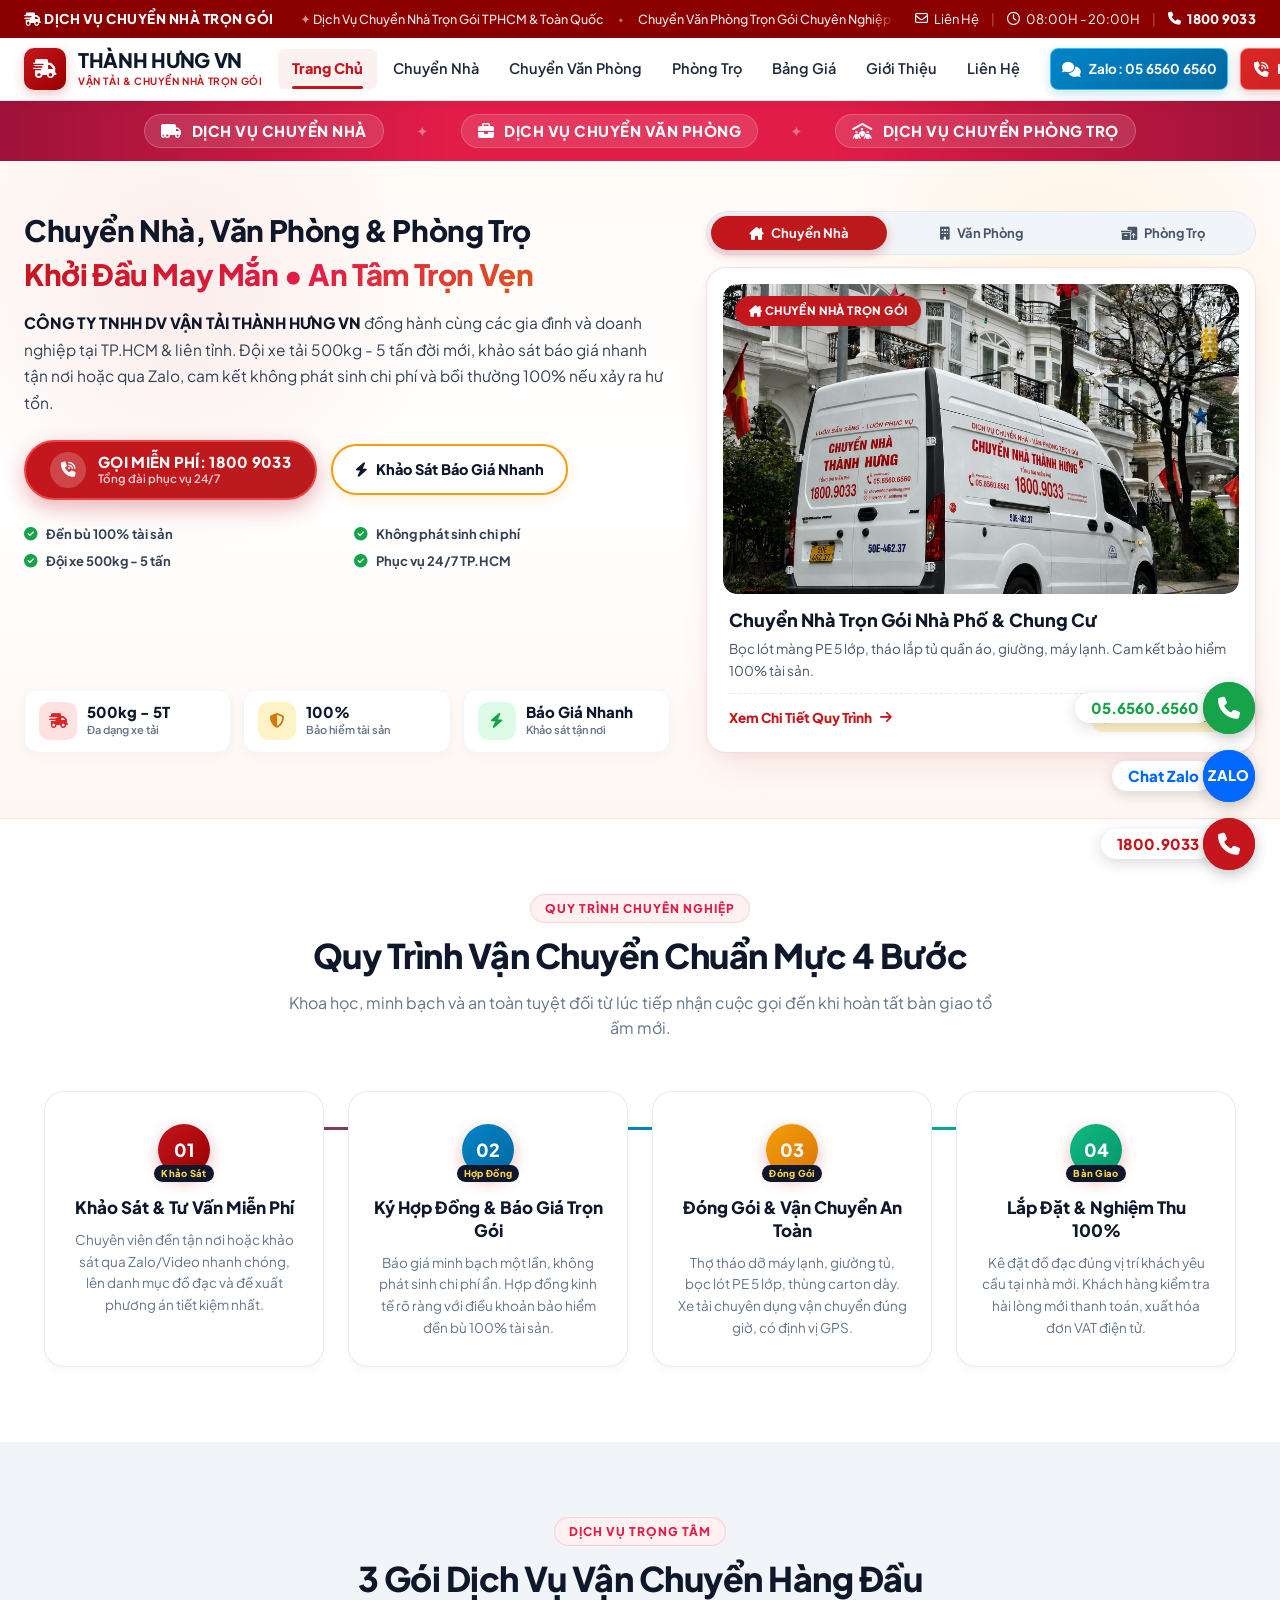
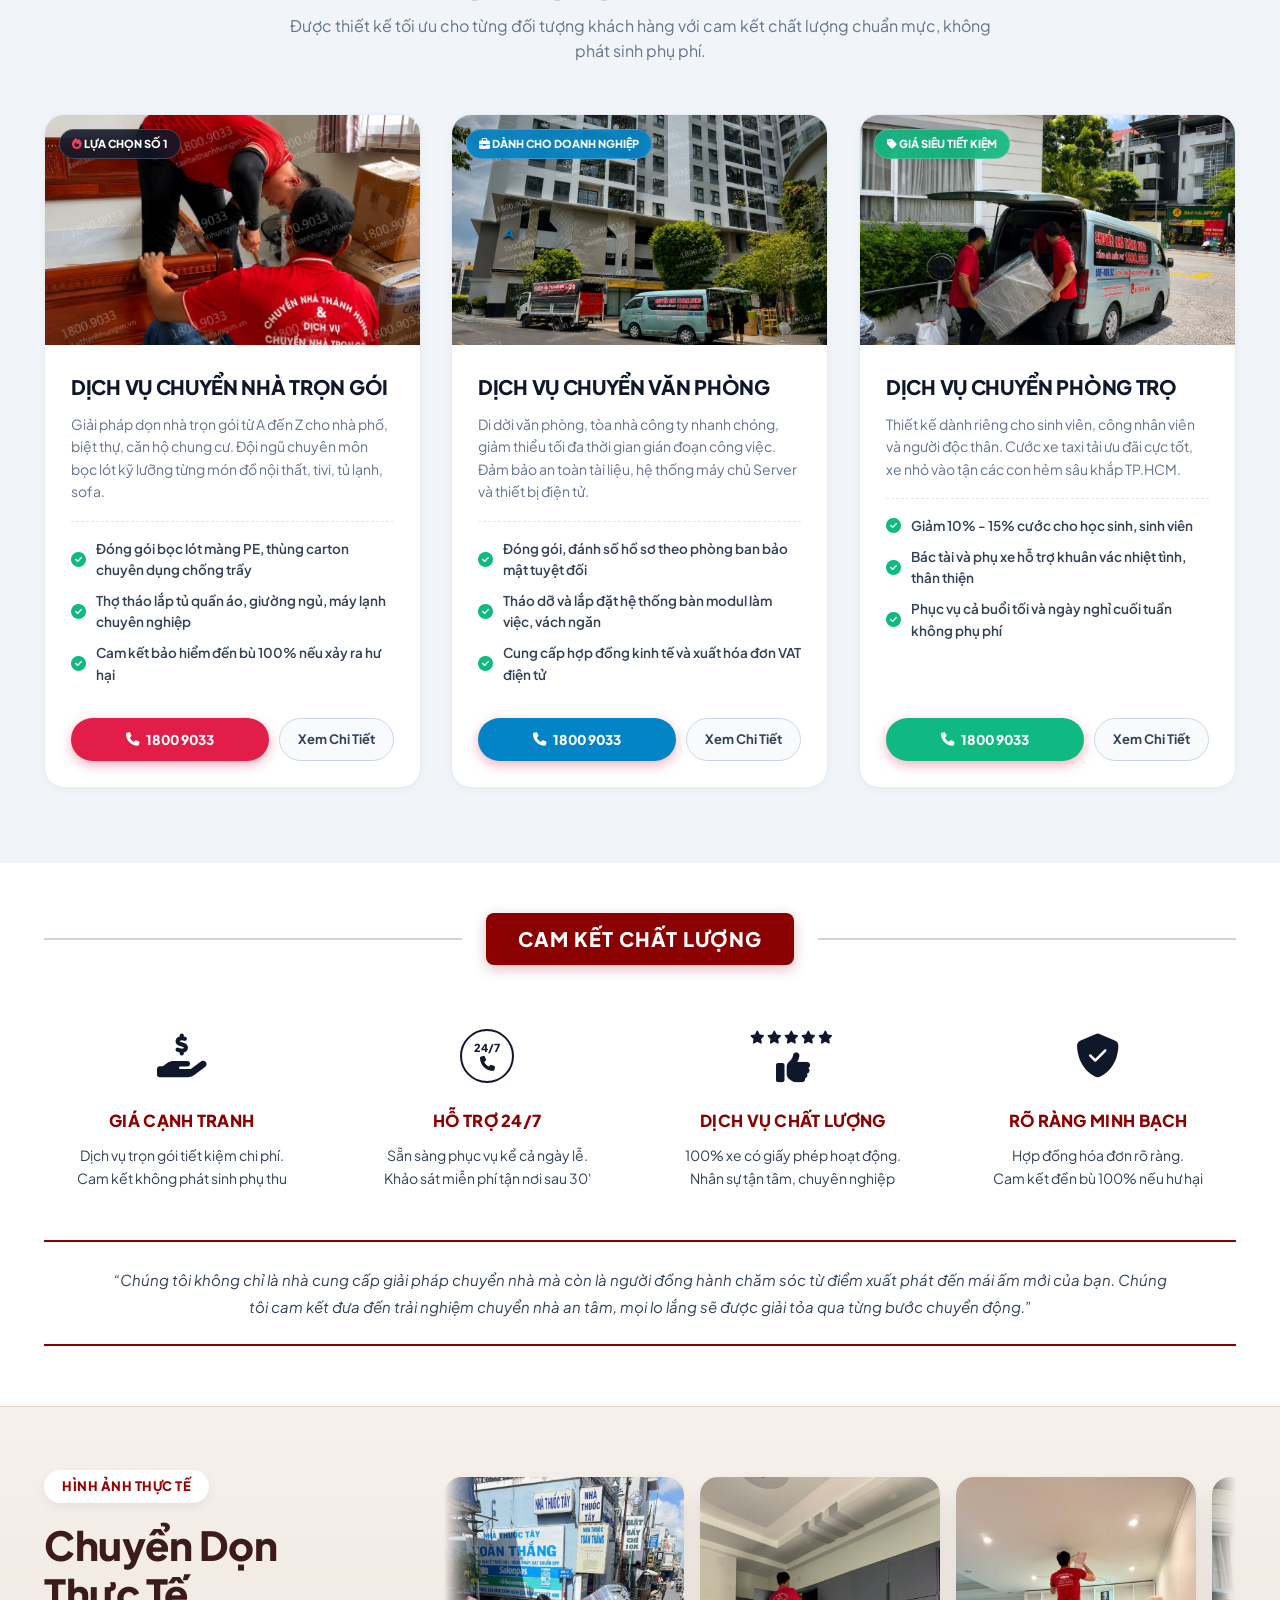
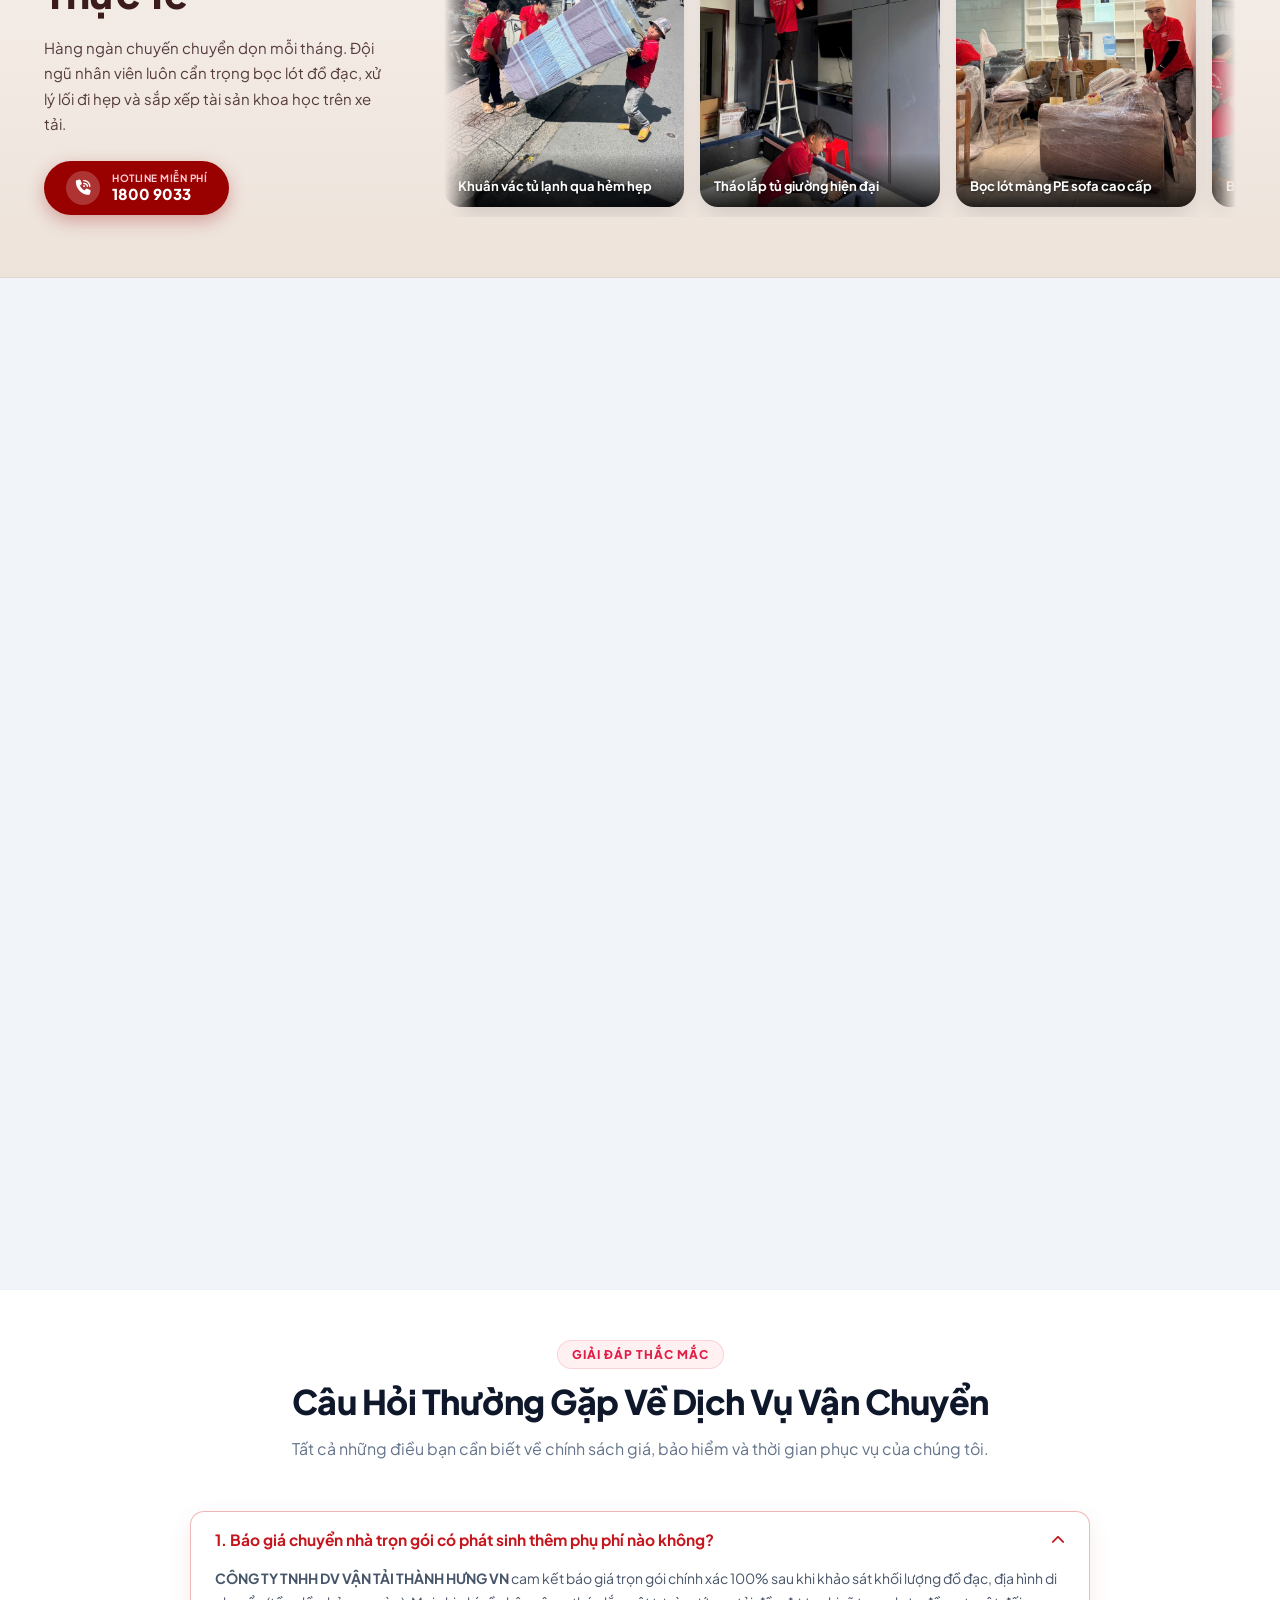
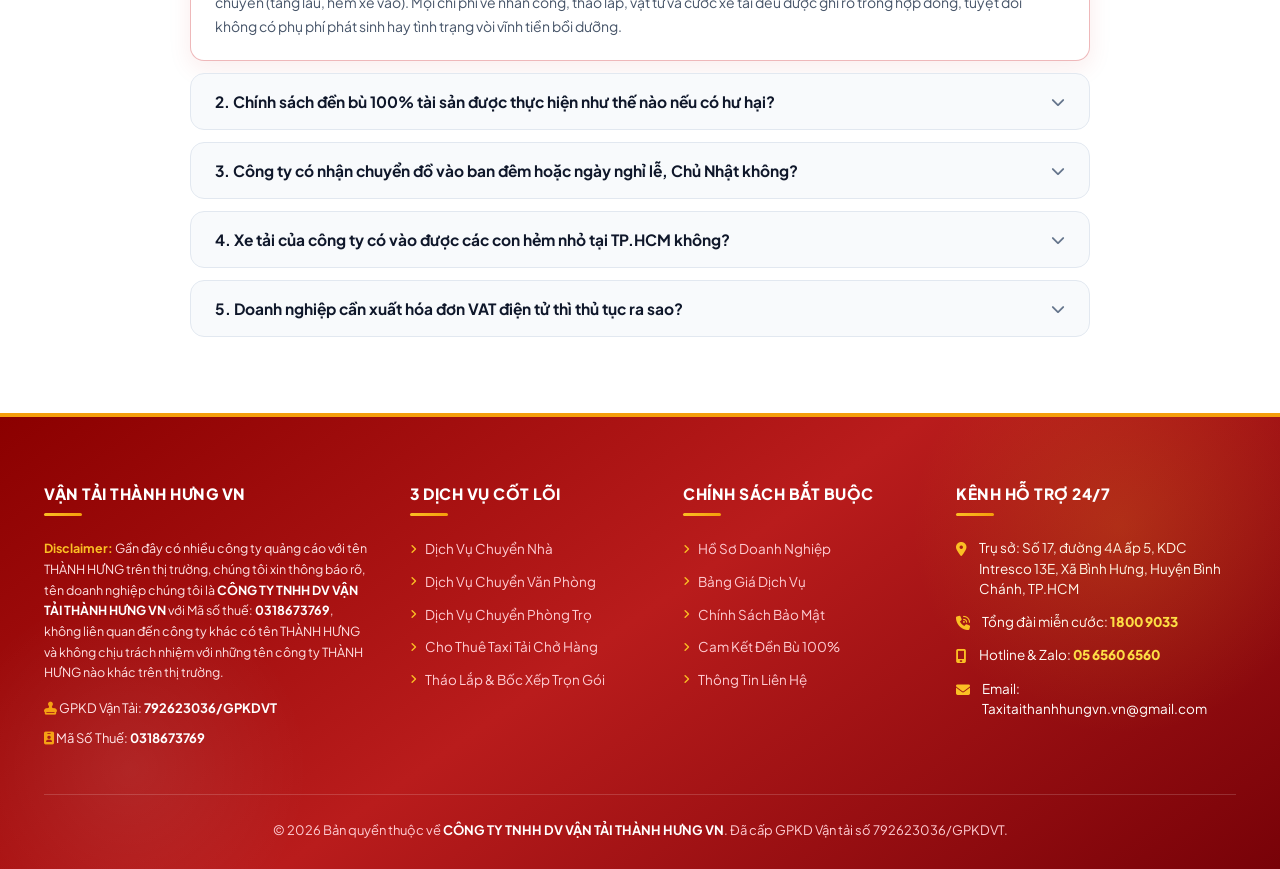
==== commit 318aaacc: "Optimize site for Google Ads policy compliance" ====
--- a/index.html
+++ b/index.html
@@ -55,7 +55,7 @@
             <div class="topbar-ticker-track">
               <span>✦ Dịch Vụ Chuyển Nhà Trọn Gói TPHCM &amp; Toàn Quốc</span>
               <span class="sep">•</span>
-              <span>Chuyển Văn Phòng Uy Tín 25+ Năm Kinh Nghiệm</span>
+              <span>Chuyển Văn Phòng Trọn Gói Chuyên Nghiệp &amp; An Toàn</span>
               <span class="sep">•</span>
               <span>Báo Giá Nhanh</span>
               <span class="sep">•</span>
@@ -68,7 +68,7 @@
               <!-- Lặp lại để chạy vô tận mượt mà -->
               <span>✦ Dịch Vụ Chuyển Nhà Trọn Gói TPHCM &amp; Toàn Quốc</span>
               <span class="sep">•</span>
-              <span>Chuyển Văn Phòng Uy Tín 25+ Năm Kinh Nghiệm</span>
+              <span>Chuyển Văn Phòng Trọn Gói Chuyên Nghiệp &amp; An Toàn</span>
               <span class="sep">•</span>
               <span>Báo Giá Nhanh</span>
               <span class="sep">•</span>
@@ -168,7 +168,7 @@
             </h1>
 
             <p class="hero-subhead">
-              <strong>CÔNG TY TNHH DV VẬN TẢI THÀNH HƯNG VN</strong> đồng hành cùng hơn 15.000 gia đình và doanh nghiệp. Đội xe tải 500kg - 5 tấn đời mới, khảo sát báo giá nhanh tận nơi hoặc qua Zalo, cam kết không phát sinh chi phí và bồi thường 100% nếu xảy ra hư tổn.
+              <strong>CÔNG TY TNHH DV VẬN TẢI THÀNH HƯNG VN</strong> đồng hành cùng các gia đình và doanh nghiệp tại TP.HCM &amp; liên tỉnh. Đội xe tải 500kg - 5 tấn đời mới, khảo sát báo giá nhanh tận nơi hoặc qua Zalo, cam kết không phát sinh chi phí và bồi thường 100% nếu xảy ra hư tổn.
             </p>
 
             <!-- NÚT HÀNH ĐỘNG GỌN GÀNG, KHÔNG CHỒNG CHÉO -->
@@ -200,8 +200,8 @@
             <div class="lucky-stat-item">
               <div class="lucky-stat-icon red"><i class="fa-solid fa-truck-fast"></i></div>
               <div class="lucky-stat-info">
-                <strong>15.000+</strong>
-                <span>Chuyến xe an toàn</span>
+                <strong>500kg - 5T</strong>
+                <span>Đa dạng xe tải</span>
               </div>
             </div>
             <div class="lucky-stat-item">
@@ -693,6 +693,9 @@
             <button type="submit" class="btn-gradient-submit" style="width: 100%; height: 46px; font-size: 15px; font-weight: 800; margin-top: 10px;">
               <i class="fa-solid fa-paper-plane"></i> GỬI YÊU CẦU BÁO GIÁ NGAY
             </button>
+            <p style="font-size: 12px; color: #64748b; text-align: center; margin-top: 10px; line-height: 1.5;">
+              <i class="fa-solid fa-lock" style="color: #16a34a;"></i> Thông tin của Quý khách được bảo mật theo <a href="chinh-sach-bao-mat.html" style="color: #c5161d; text-decoration: underline; font-weight: 600;">Chính sách bảo mật</a>.
+            </p>
 
             <div id="quoteResultBox"></div>
 
@@ -909,6 +912,5 @@
   </div>
 
   <script src="assets/js/main.js?v=20261023mail"></script>
-  <script src="assets/js/security.js"></script>
 </body>
 </html>
